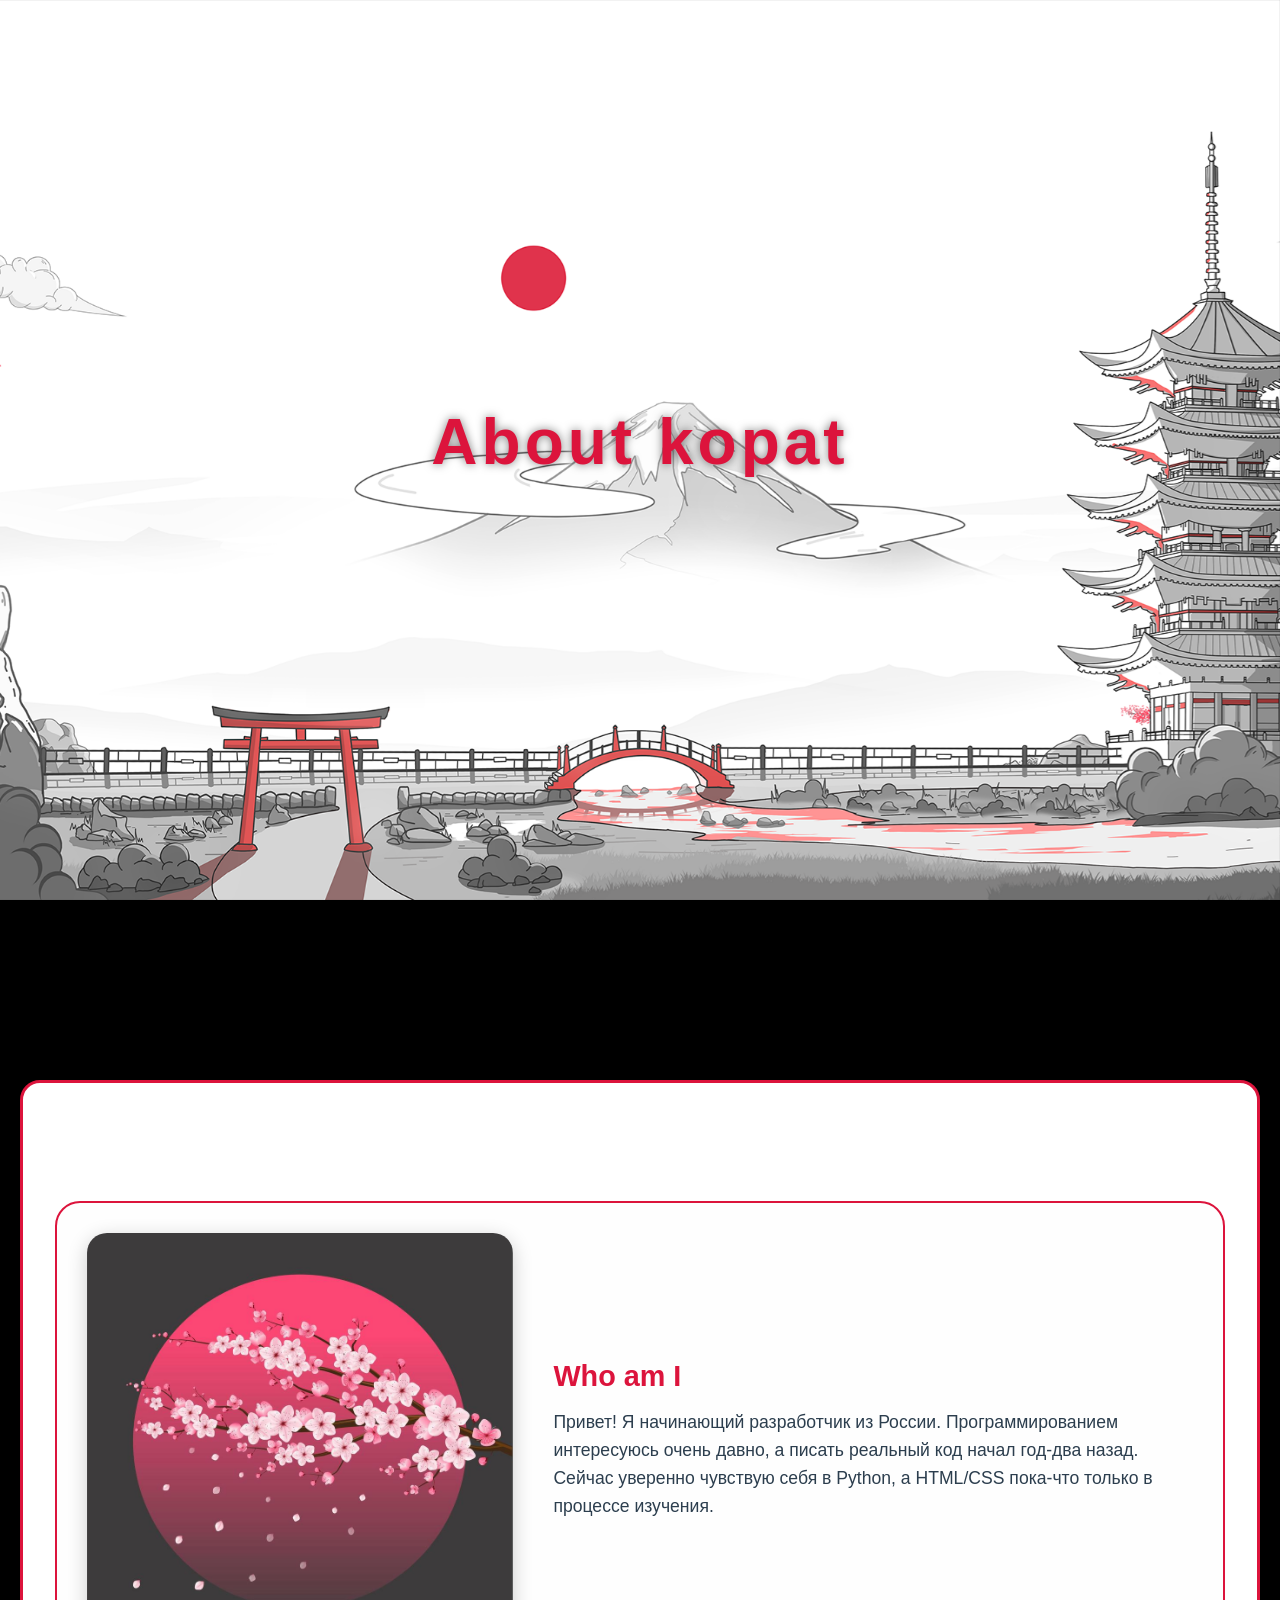
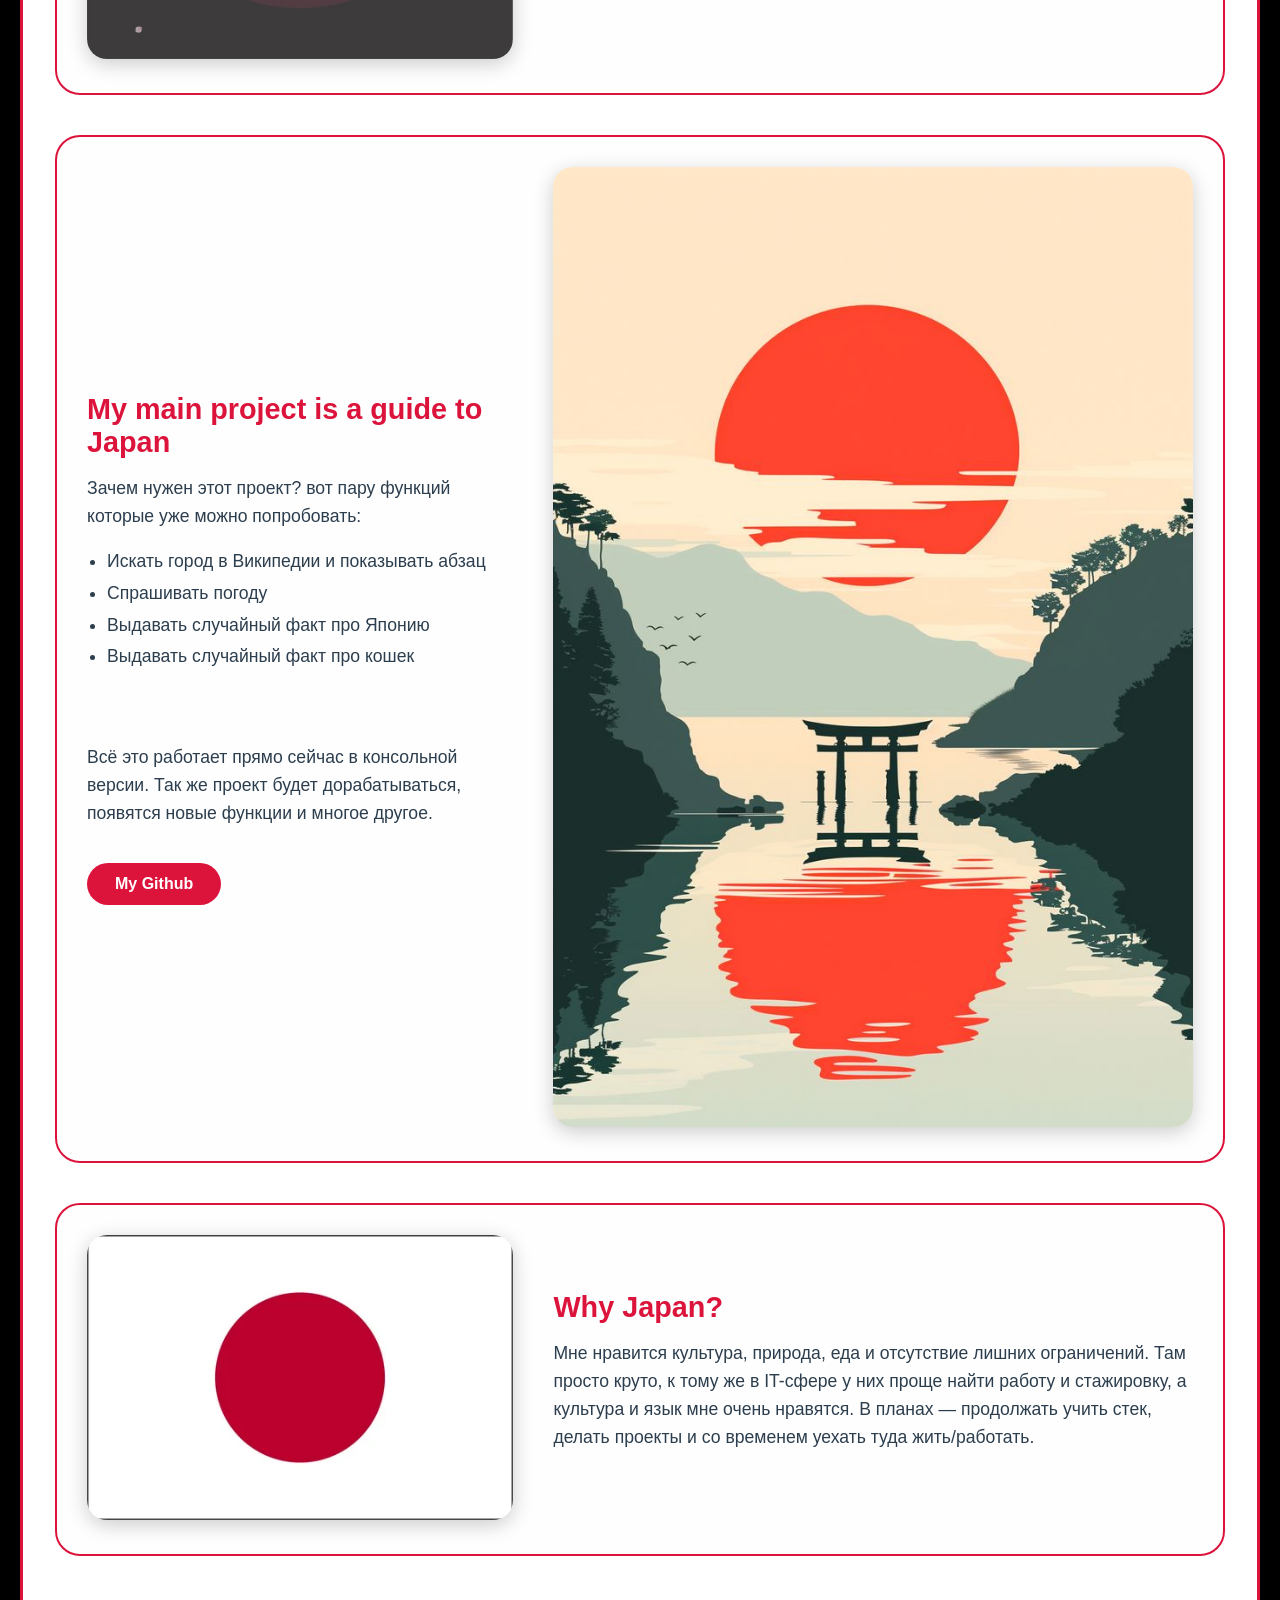
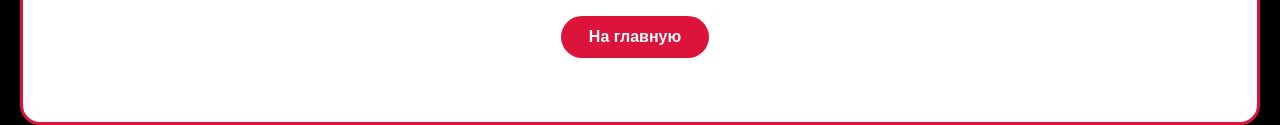
==== about.html @ 9ad9fc1a "Update about.html" ====
<!DOCTYPE html>
<html lang="en">
<head>
    <meta charset="UTF-8">
    <meta name="viewport" content="width=device-width, initial-scale=1.0">
    <title>Kopat - About</title>
    <link rel="stylesheet" href="CSS/styles.css">
</head>
<body class="page-about">
    <section class="hero">
        <img src="Images/Japan-minimalism-wallpaper2.png" alt="Background" class="hero-image" id="heroImage">
        <div class="hero-content">
            <h1 class="hero-title">About kopat</h1>
        </div>
    </section>
    
    <section class="main-content">
        <div class="container">
            <br><br><br>
            <!-- БЛОК 1: Who am I + What I did (фото слева) -->
            <div class="about-block">
                <div class="about-block-grid">
                    <div class="about-block-image">
                        <img src="Images/sakura_minimalism_for_about.jpg" alt="Сакура">
                    </div>
                    <div class="about-block-text">
                        <h2>Who am I</h2>
                        <p>Привет! Я начинающий разработчик из России. Программированием интересуюсь очень давно, а писать реальный код начал год-два назад. Сейчас уверенно чувствую себя в Python, а HTML/CSS пока-что только в процессе изучения.</p>
                        
                    </div>
                </div>
            </div>
            
            <!-- БЛОК 2: My main project (фото справа) -->
            <div class="about-block">
                <div class="about-block-grid">
                    <div class="about-block-text">
                        <h2>My main project is a guide to Japan</h2>
                        <p>Зачем нужен этот проект? вот пару функций которые уже можно попробовать:</p>
                        <ul>
                            <li>Искать город в Википедии и показывать абзац</li>
                            <li>Спрашивать погоду</li>
                            <li>Выдавать случайный факт про Японию</li>
                            <li>Выдавать случайный факт про кошек</li>
                        </ul><br><br><br>
                        <p>Всё это работает прямо сейчас в консольной версии. Так же проект будет дорабатываться, появятся новые функции и многое другое.</p>
                        <a href="https://github.com/GDKopat" target="_blank" class="btn"> My Github</a>
                    </div>
                    <div class="about-block-image">
                        <img src="Images\Japan_minimalism_for_mainproject_two.jpg" alt="Japan project">
                    </div>
                </div>
            </div>
            
            <!-- БЛОК 3: Why Japan (фото слева) -->
            <div class="about-block">
                <div class="about-block-grid">
                    <div class="about-block-image">
                        <img src="Images\Japan_flag_for_about_me_japan.webp" alt="Why Japan">
                    </div>
                    <div class="about-block-text">
                        <h2>Why Japan?</h2>
                        <p>Мне нравится культура, природа, еда и отсутствие лишних ограничений. Там просто круто, к тому же в IT-сфере у них проще найти работу и стажировку, а культура и язык мне очень нравятся. В планах — продолжать учить стек, делать проекты и со временем уехать туда жить/работать.</p>
                    </div>
                </div>
            </div>

            <!-- КНОПКИ -->
            <div style="text-align: center; margin-top: 40px;">
                <a href="index.html" class="btn">На главную</a>
            </div>
        </div>
    </section>
    
    <script>
        const heroImage = document.getElementById('heroImage');
        
        window.addEventListener('DOMContentLoaded', () => {
            setTimeout(() => {
                heroImage.classList.add('show');
            }, 500);
        });
        
        window.addEventListener('scroll', () => {
            const scrollPosition = window.scrollY;
            const heroHeight = window.innerHeight;
            const maxScale = 1.5;
            
            let scale = 1 + (scrollPosition / heroHeight) * (maxScale - 1);
            if (scale > maxScale) scale = maxScale;
            if (scale < 1) scale = 1;
            
            heroImage.style.transform = `scale(${scale})`;
        });
    </script>
</body>
</html>
---- CSS/styles.css ----
* {
    margin: 0;
    padding: 0;
    box-sizing: border-box;
}

body {
    font-family: 'MySakuraFont', sans-serif;
    background-color: black;
    overflow-x: hidden;
}

::-webkit-scrollbar {
    width: 7px;
}
::-webkit-scrollbar-track {
    background: transparent;
}
::-webkit-scrollbar-thumb {
    background: crimson;
    border-radius: 400px;
}

@font-face {
    font-family: 'MySakuraFont';
    src: url('../fonts/雅草体.TTF') format('truetype');
    font-weight: normal;
    font-style: normal;
}

.hero {
    position: relative;
    width: 100%;
    height: 100vh;
    overflow: hidden;
}

.hero-image {
    position: fixed;
    top: 0;
    left: 0;
    width: 100%;
    height: 100%;
    object-fit: cover;
    z-index: 1;
    opacity: 0;
    transition: opacity 1.2s ease-in-out;
    will-change: transform;
}

.hero-image.show {
    opacity: 1;
}

.hero-content {
    position: relative;
    z-index: 2;
    color: white;
    text-shadow: 0 0 10px rgba(0,0,0,0.5);
    text-align: center;
    display: flex;
    flex-direction: column;
    justify-content: center;
    align-items: center;
    height: 100%;
}

.hero-title {
    font-size: 4rem;
    letter-spacing: 4px;
    margin-bottom: 1rem;
    color: crimson;
    user-select: none;
    -webkit-user-select: none;
}

.hero-subtitle {
    font-size: 1.3rem;
    opacity: 0.9;
    color: crimson;
    user-select: none;
    -webkit-user-select: none;
}

.main-content {
    border: 3px solid crimson;
    border-radius: 20px;
    margin-left: 20px;
    margin-right: 20px;
    position: relative;
    background-color: #ffffff;
    min-height: 95vh;
    padding: 4rem 2rem;
    z-index: 10;
    margin-top: 20vh;
    box-shadow: 0 -5px 30px rgba(0,0,0,0.15);
    user-select: none;
    -webkit-user-select: none;
}

.container {
    max-width: 1300px;
    margin: 0 auto;
}

.main-content h2 {
    font-size: 2rem;
    margin-bottom: 1rem;
    color: #1e2a3a;
}

.main-content p {
    font-size: 1.1rem;
    line-height: 1.6;
    margin-bottom: 1rem;
    color: #2c3e4e;
}

.main-content ul {
    margin-left: 20px;
    margin-bottom: 1rem;
}

.main-content li {
    font-size: 1.1rem;
    line-height: 1.8;
    color: #2c3e4e;
}

.btn {
    display: inline-block;
    background-color: rgb(220, 20, 60);
    color: white;
    padding: 12px 28px;
    text-decoration: none;
    border-radius: 40px;
    font-weight: bold;
    transition: background-color 0.3s;
    transition: transform 0.5s ease;
    border: crimson;
    margin-right: 10px;
    margin-top: 20px;
}

.btn:hover {
    background-color: rgb(192, 20, 55);
    transform: scale(1.05);
}

/* ========== СТРУКТУРА ДЛЯ ПЕРВОЙ СТРАНИЦЫ (index.html) ========== */
/* На первой странице: фото СПРАВА от текста */
.page-index .info-wrapper {
    display: grid;
    grid-template-columns: 1.5fr 1fr;
    gap: 40px;
    margin-bottom: 50px;
    align-items: center;
}

.page-index .info-image {
    grid-column: 2 / 3;
}

.page-index .info-text {
    grid-column: 1 / 2;
}

.page-index .info-image img {
    width: 100%;
    height: auto;
    border-radius: 20px;
    box-shadow: 0 5px 20px rgba(0,0,0,0.2);
}

/* ========== СТРУКТУРА ДЛЯ ВТОРОЙ СТРАНИЦЫ (about.html) ========== */
/* На второй странице: фото СЛЕВА от текста "Who am I" и "What I did" */
.page-about .info-wrapper {
    display: grid;
    grid-template-columns: 1fr 1.5fr;
    gap: 40px;
    margin-bottom: 50px;
    align-items: start;
}

.page-about .info-image {
    grid-column: 1 / 2;
}

.page-about .info-text {
    grid-column: 2 / 3;
}

.page-about .info-image img {
    width: 100%;
    height: auto;
    border-radius: 20px;
    box-shadow: 0 5px 20px rgba(0,0,0,0.2);
}

/* Блоки после info-wrapper на второй странице */
.page-about .project-block,
.page-about .why-block {
    margin-bottom: 40px;
}

/* ========== НОВЫЕ СТИЛИ ДЛЯ НЕСКОЛЬКИХ БЛОКОВ НА ABOUT.HTML ========== */

/* Каждый блок — отдельный с рамкой */
.about-block {
    border: 2px solid crimson;
    border-radius: 25px;
    padding: 30px;
    margin-bottom: 40px;
    background-color: #fefefe;
    
}



/* Сетка внутри каждого блока */
.about-block-grid {
    display: grid;
    grid-template-columns: 1fr 1.5fr;
    gap: 40px;
    align-items: center;
}

/* Чередование: первый блок — фото слева */
.about-block:nth-child(1) .about-block-grid {
    grid-template-columns: 1fr 1.5fr;
}

/* Второй блок — фото справа */
.about-block:nth-child(2) .about-block-grid {
    grid-template-columns: 1.5fr 1fr;
}

/* Третий блок — фото слева */
.about-block:nth-child(3) .about-block-grid {
    grid-template-columns: 1fr 1.5fr;
}

/* Фото в блоках */
.about-block-image img {
    width: 100%;
    height: auto;
    border-radius: 20px;
    box-shadow: 0 5px 20px rgba(0,0,0,0.2);
    transition: transform 0.3s ease;
}

.about-block-image img:hover {
    transform: scale(1.02);
}

/* Текст в блоках */
.about-block-text h2 {
    color: crimson;
    margin-bottom: 15px;
    font-size: 1.8rem;
}

.about-block-text p {
    font-size: 1.1rem;
    line-height: 1.6;
    color: #2c3e4e;
}

.about-block-text ul {
    margin-left: 20px;
    margin-top: 10px;
}

.about-block-text li {
    font-size: 1.1rem;
    line-height: 1.8;
    color: #2c3e4e;
}

/* Адаптация для телефонов */
@media (max-width: 768px) {
    .about-block-grid,
    .about-block:nth-child(1) .about-block-grid,
    .about-block:nth-child(2) .about-block-grid,
    .about-block:nth-child(3) .about-block-grid {
        grid-template-columns: 1fr;
        gap: 20px;
    }
    
    .about-block {
        padding: 20px;
    }
    
    .about-block-text h2 {
        font-size: 1.5rem;
    }
}

/* Адаптация для всех */
@media (max-width: 968px) {
    .page-index .info-wrapper,
    .page-about .info-wrapper {
        grid-template-columns: 1fr;
        gap: 30px;
    }
    
    .page-index .info-image,
    .page-index .info-text,
    .page-about .info-image,
    .page-about .info-text {
        grid-column: 1 / 2;
    }
    
    .hero-title {
        font-size: 3rem;
    }
    
    .main-content h2 {
        font-size: 1.8rem;
    }
}

@media (max-width: 768px) {
    .hero-title {
        font-size: 2.5rem;
    }
    .hero-subtitle {
        font-size: 1rem;
    }
    .main-content {
        padding: 2rem 1rem;
        margin-left: 10px;
        margin-right: 10px;
    }
    .main-content h2 {
        font-size: 1.5rem;
    }
    .main-content p, .main-content li {
        font-size: 1rem;
    }
    .btn {
        padding: 8px 20px;
        font-size: 0.9rem;
        display: inline-block;
        margin-bottom: 10px;
    }
}
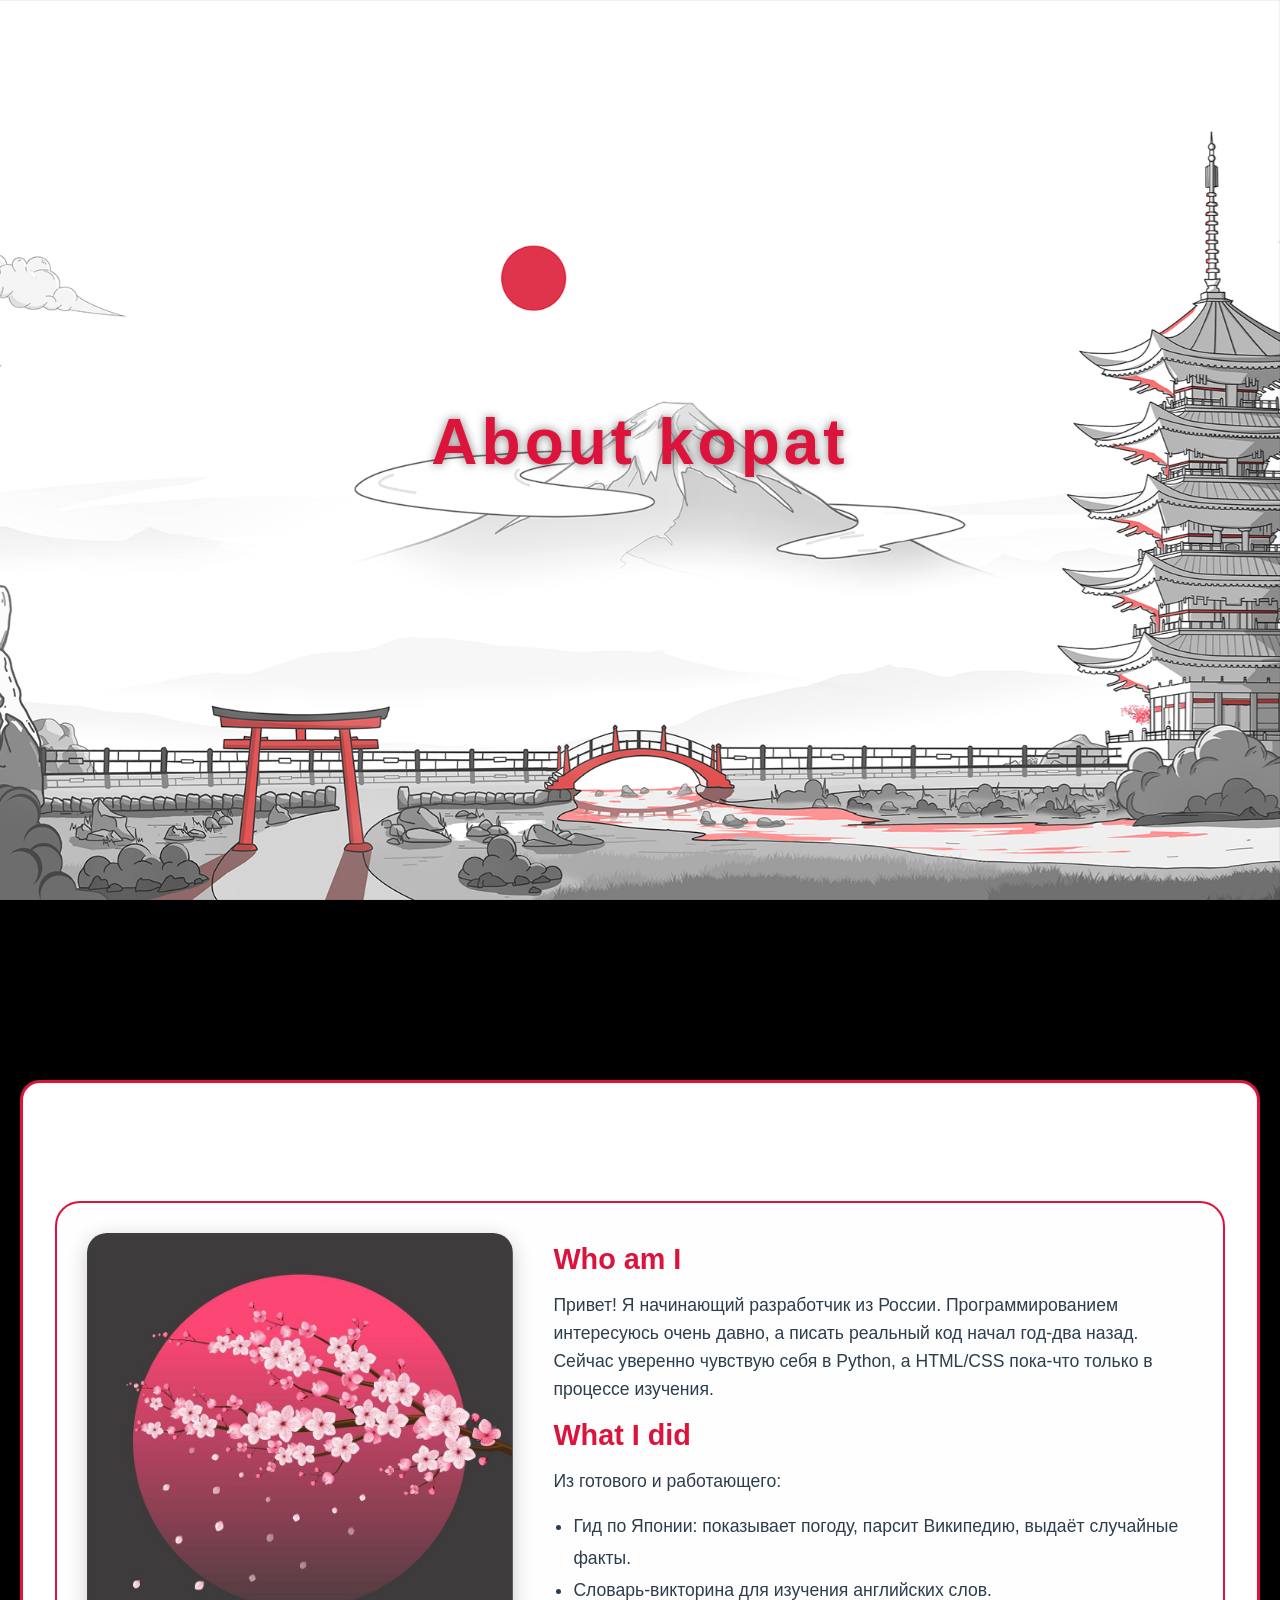
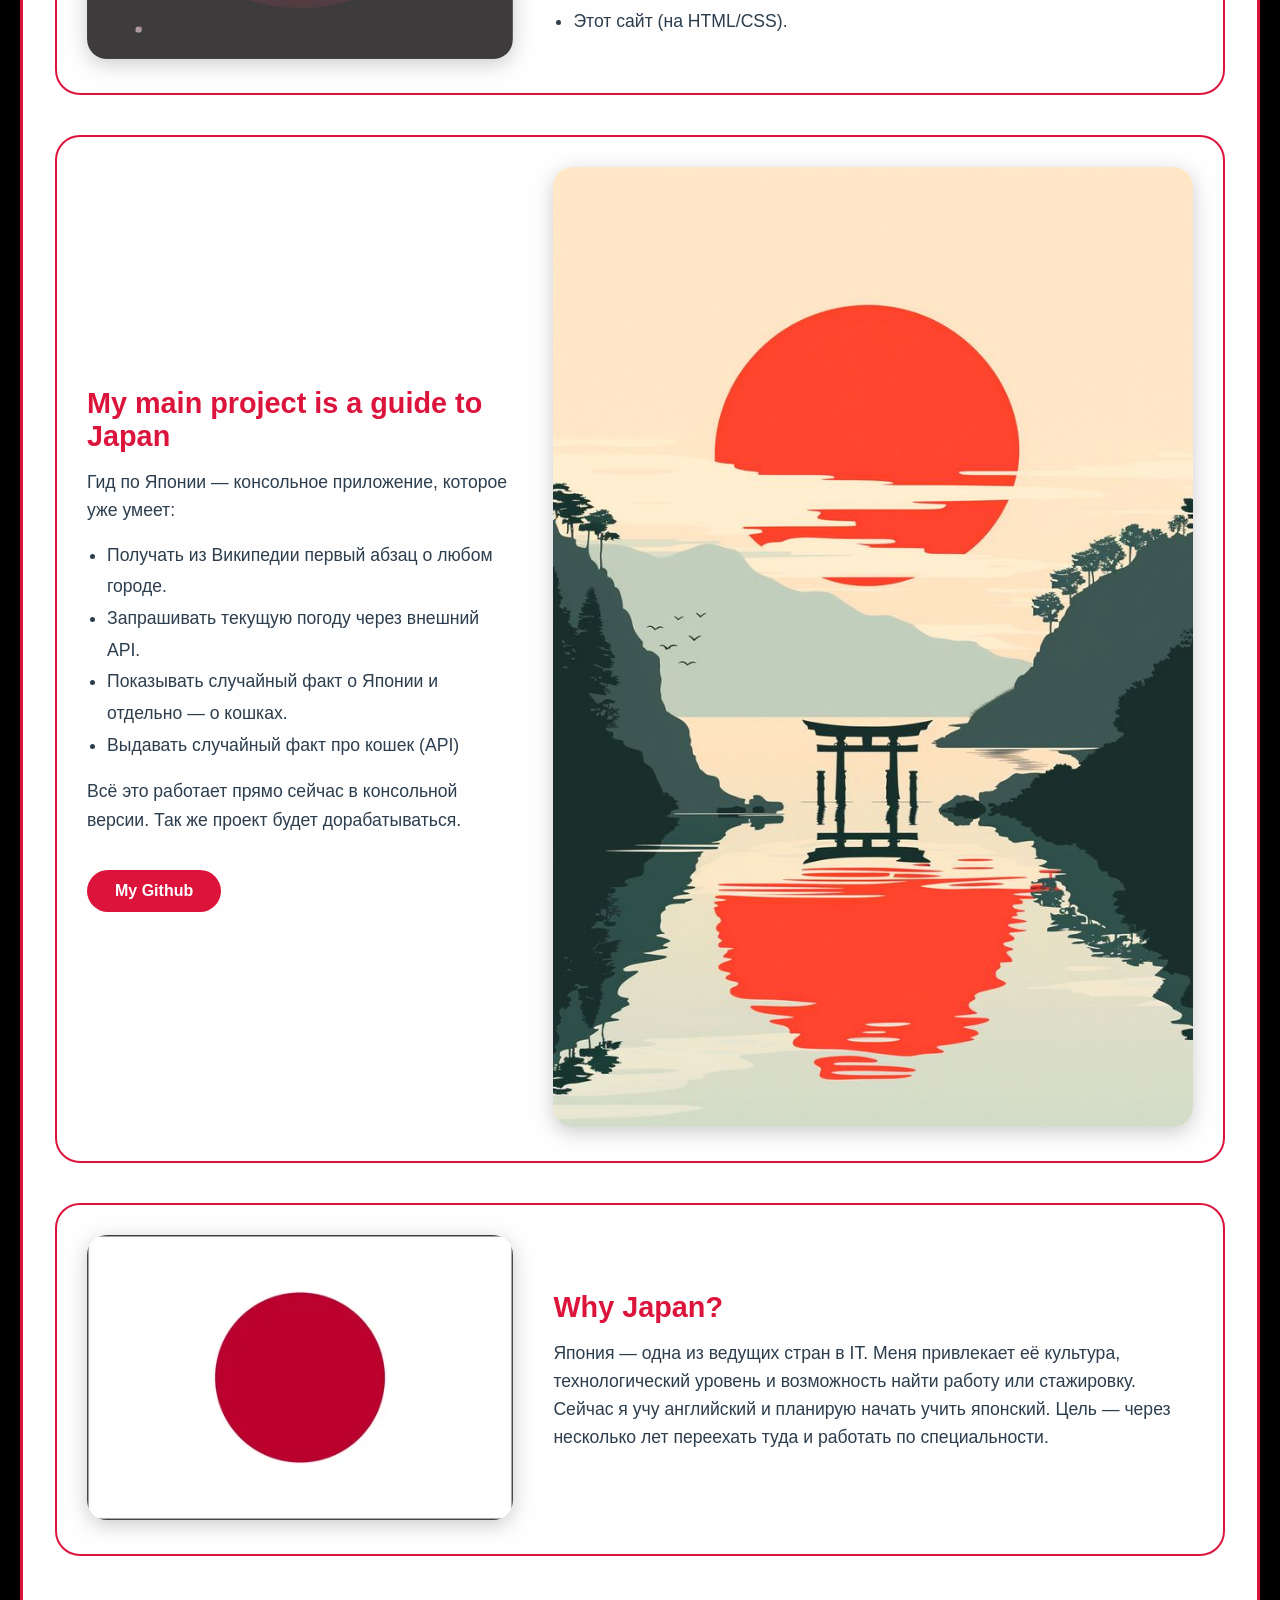
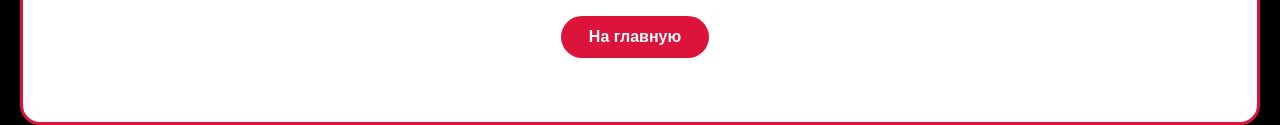
==== commit b3b95ee2: "Update about.html Изменение содержания страницы" ====
--- a/about.html
+++ b/about.html
@@ -10,69 +10,76 @@
     <section class="hero">
         <img src="Images/Japan-minimalism-wallpaper2.png" alt="Background" class="hero-image" id="heroImage">
         <div class="hero-content">
-            <h1 class="hero-title">About kopat</h1>
+            <h1 class="hero-title fade-up">About kopat</h1>
         </div>
     </section>
-    
+
     <section class="main-content">
         <div class="container">
             <br><br><br>
             <!-- БЛОК 1: Who am I + What I did (фото слева) -->
-            <div class="about-block">
+            <div class="about-block fade-up">
                 <div class="about-block-grid">
-                    <div class="about-block-image">
+                    <div class="about-block-image fade-up delay-1">
                         <img src="Images/sakura_minimalism_for_about.jpg" alt="Сакура">
                     </div>
                     <div class="about-block-text">
-                        <h2>Who am I</h2>
-                        <p>Привет! Я начинающий разработчик из России. Программированием интересуюсь очень давно, а писать реальный код начал год-два назад. Сейчас уверенно чувствую себя в Python, а HTML/CSS пока-что только в процессе изучения.</p>
-                        
+                        <h2 class="fade-up delay-1">Who am I</h2>
+                        <p class="fade-up delay-2">Привет! Я начинающий разработчик из России. Программированием интересуюсь очень давно, а писать реальный код начал год-два назад. Сейчас уверенно чувствую себя в Python, а HTML/CSS пока-что только в процессе изучения.</p>
+                        <h2 class="fade-up delay-3">What I did</h2>
+                        <p class="fade-up delay-4">Из готового и работающего:</p>
+                        <ul>
+                            <li class="fade-up delay-5">Гид по Японии: показывает погоду, парсит Википедию, выдаёт случайные факты.</li>
+                            <li class="fade-up delay-6">Словарь-викторина для изучения английских слов.</li>
+                            <li class="fade-up delay-7">Этот сайт (на HTML/CSS).</li>
+                        </ul>
                     </div>
                 </div>
             </div>
-            
+
             <!-- БЛОК 2: My main project (фото справа) -->
-            <div class="about-block">
+            <div class="about-block fade-up">
                 <div class="about-block-grid">
                     <div class="about-block-text">
-                        <h2>My main project is a guide to Japan</h2>
-                        <p>Зачем нужен этот проект? вот пару функций которые уже можно попробовать:</p>
+                        <h2 class="fade-up delay-1">My main project is a guide to Japan</h2>
+                        <p class="fade-up delay-2">Гид по Японии — консольное приложение, которое уже умеет:</p>
                         <ul>
-                            <li>Искать город в Википедии и показывать абзац</li>
-                            <li>Спрашивать погоду</li>
-                            <li>Выдавать случайный факт про Японию</li>
-                            <li>Выдавать случайный факт про кошек</li>
-                        </ul><br><br><br>
-                        <p>Всё это работает прямо сейчас в консольной версии. Так же проект будет дорабатываться, появятся новые функции и многое другое.</p>
-                        <a href="https://github.com/GDKopat" target="_blank" class="btn"> My Github</a>
+                            <li class="fade-up delay-3">Получать из Википедии первый абзац о любом городе.</li>
+                            <li class="fade-up delay-4">Запрашивать текущую погоду через внешний API.</li>
+                            <li class="fade-up delay-5">Показывать случайный факт о Японии и отдельно — о кошках.</li>
+                            <li class="fade-up delay-6">Выдавать случайный факт про кошек (API)</li>
+                        </ul>
+                        <p class="fade-up delay-7">Всё это работает прямо сейчас в консольной версии. Так же проект будет дорабатываться.</p>
+                        <a href="https://github.com/Nikitoskaaa" target="_blank" class="btn fade-up delay-8">My Github</a>
                     </div>
-                    <div class="about-block-image">
+                    <div class="about-block-image fade-up delay-9">
                         <img src="Images\Japan_minimalism_for_mainproject_two.jpg" alt="Japan project">
                     </div>
                 </div>
             </div>
-            
+
             <!-- БЛОК 3: Why Japan (фото слева) -->
-            <div class="about-block">
+            <div class="about-block fade-up">
                 <div class="about-block-grid">
-                    <div class="about-block-image">
+                    <div class="about-block-image fade-up delay-1">
                         <img src="Images\Japan_flag_for_about_me_japan.webp" alt="Why Japan">
                     </div>
                     <div class="about-block-text">
-                        <h2>Why Japan?</h2>
-                        <p>Мне нравится культура, природа, еда и отсутствие лишних ограничений. Там просто круто, к тому же в IT-сфере у них проще найти работу и стажировку, а культура и язык мне очень нравятся. В планах — продолжать учить стек, делать проекты и со временем уехать туда жить/работать.</p>
+                        <h2 class="fade-up delay-2">Why Japan?</h2>
+                        <p class="fade-up delay-3">Япония — одна из ведущих стран в IT. Меня привлекает её культура, технологический уровень и возможность найти работу или стажировку. Сейчас я учу английский и планирую начать учить японский. Цель — через несколько лет переехать туда и работать по специальности.</p>
                     </div>
                 </div>
             </div>
 
             <!-- КНОПКИ -->
             <div style="text-align: center; margin-top: 40px;">
-                <a href="index.html" class="btn">На главную</a>
+                <a href="index.html" class="btn fade-up">На главную</a>
             </div>
         </div>
     </section>
-    
+
     <script>
+        // ========== ЭФФЕКТ ДЛЯ ФОНА (твой старый код, не трогаем) ==========
         const heroImage = document.getElementById('heroImage');
         
         window.addEventListener('DOMContentLoaded', () => {
@@ -80,17 +87,41 @@
                 heroImage.classList.add('show');
             }, 500);
         });
-        
+
         window.addEventListener('scroll', () => {
             const scrollPosition = window.scrollY;
             const heroHeight = window.innerHeight;
             const maxScale = 1.5;
-            
+
             let scale = 1 + (scrollPosition / heroHeight) * (maxScale - 1);
             if (scale > maxScale) scale = maxScale;
             if (scale < 1) scale = 1;
-            
+
             heroImage.style.transform = `scale(${scale})`;
+        });
+
+        // ========== НОВЫЙ КОД: АНИМАЦИИ ВЫЛЕТА ПРИ СКРОЛЛЕ ==========
+        // 1. Находим ВСЕ элементы с классом .fade-up (они будут анимироваться)
+        const animatedElements = document.querySelectorAll('.fade-up');
+        
+        // 2. Создаём наблюдателя (Intersection Observer)
+        // Он будет следить, когда элементы появляются на экране
+        const observer = new IntersectionObserver((entries) => {
+            // entries - массив элементов, которые попали в кадр
+            entries.forEach(entry => {
+                // Если элемент виден на экране
+                if (entry.isIntersecting) {
+                    // Добавляем класс .show, который включает анимацию
+                    entry.target.classList.add('show');
+                }
+            });
+        }, { 
+            threshold: 0.2  // Элемент считается видимым, когда 20% его площади на экране
+        });
+        
+        // 3. Начинаем следить за каждым элементом с классом .fade-up
+        animatedElements.forEach(element => {
+            observer.observe(element);
         });
     </script>
 </body>
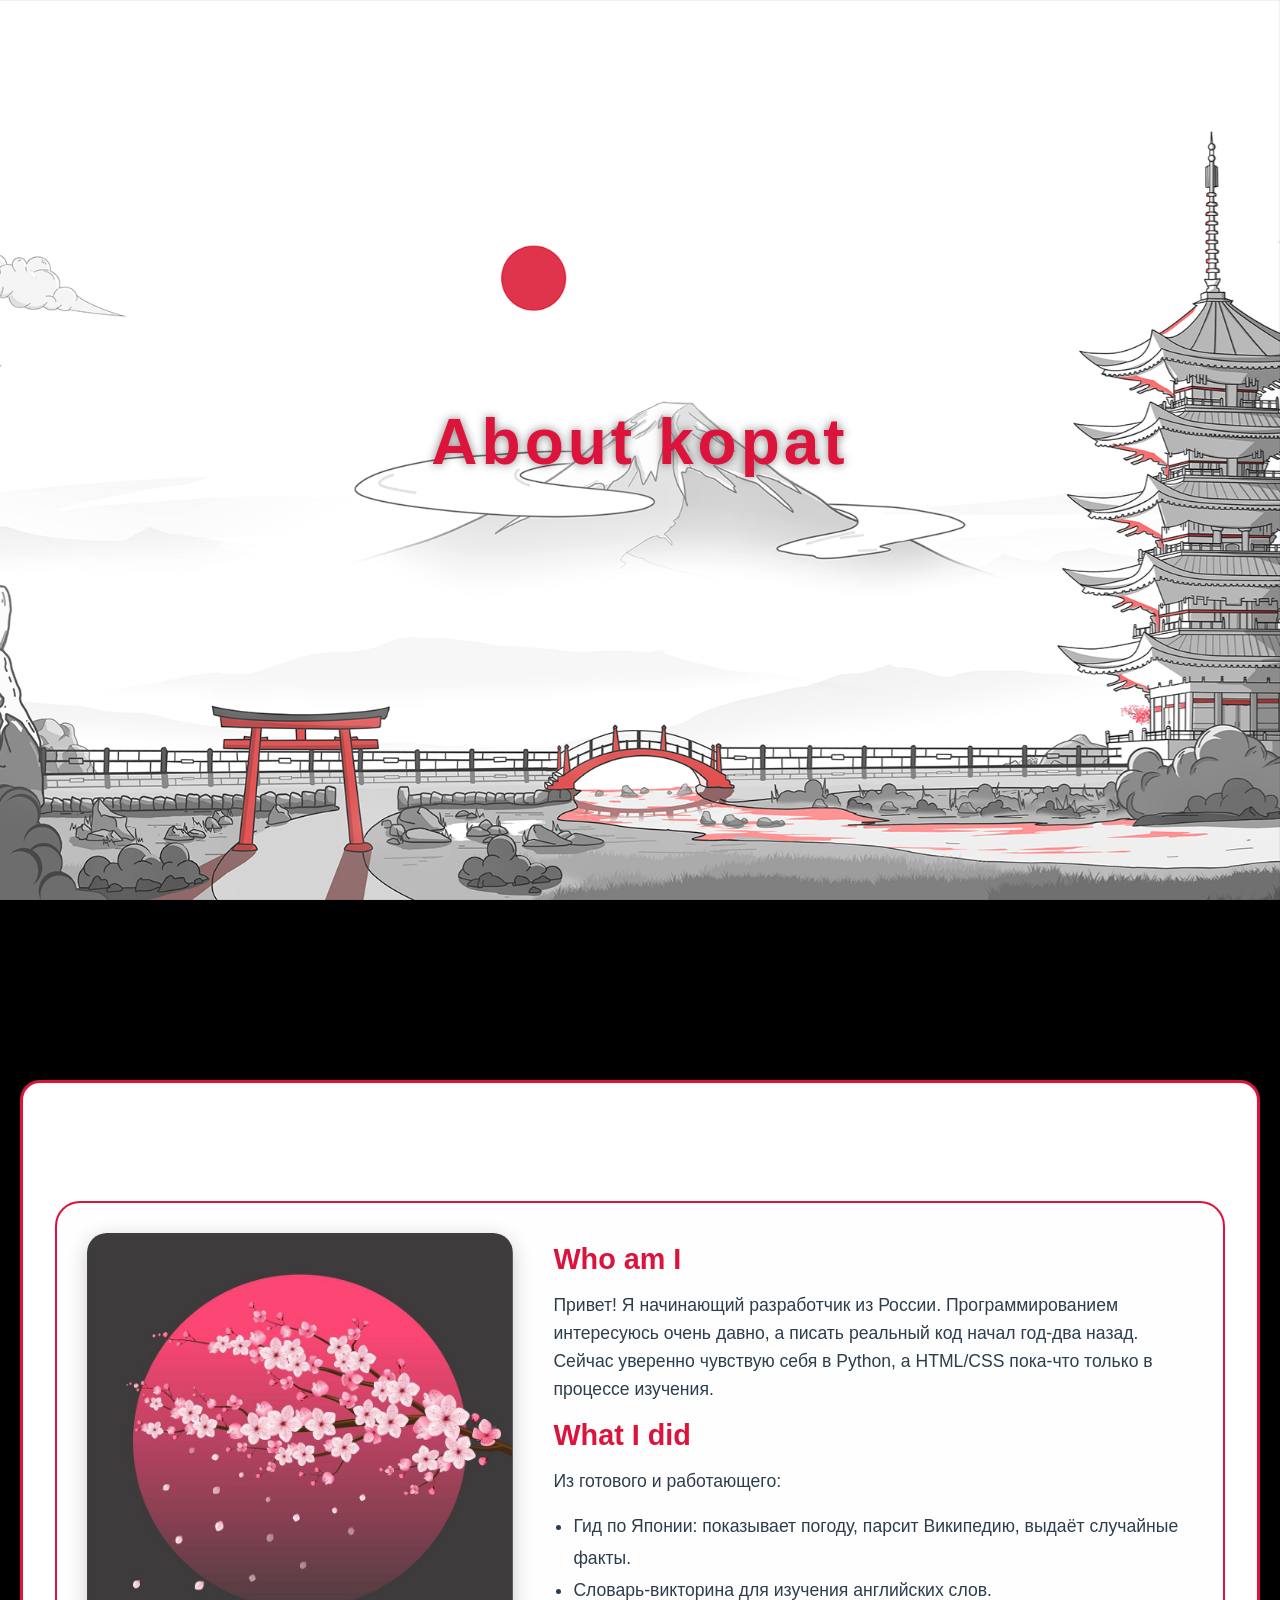
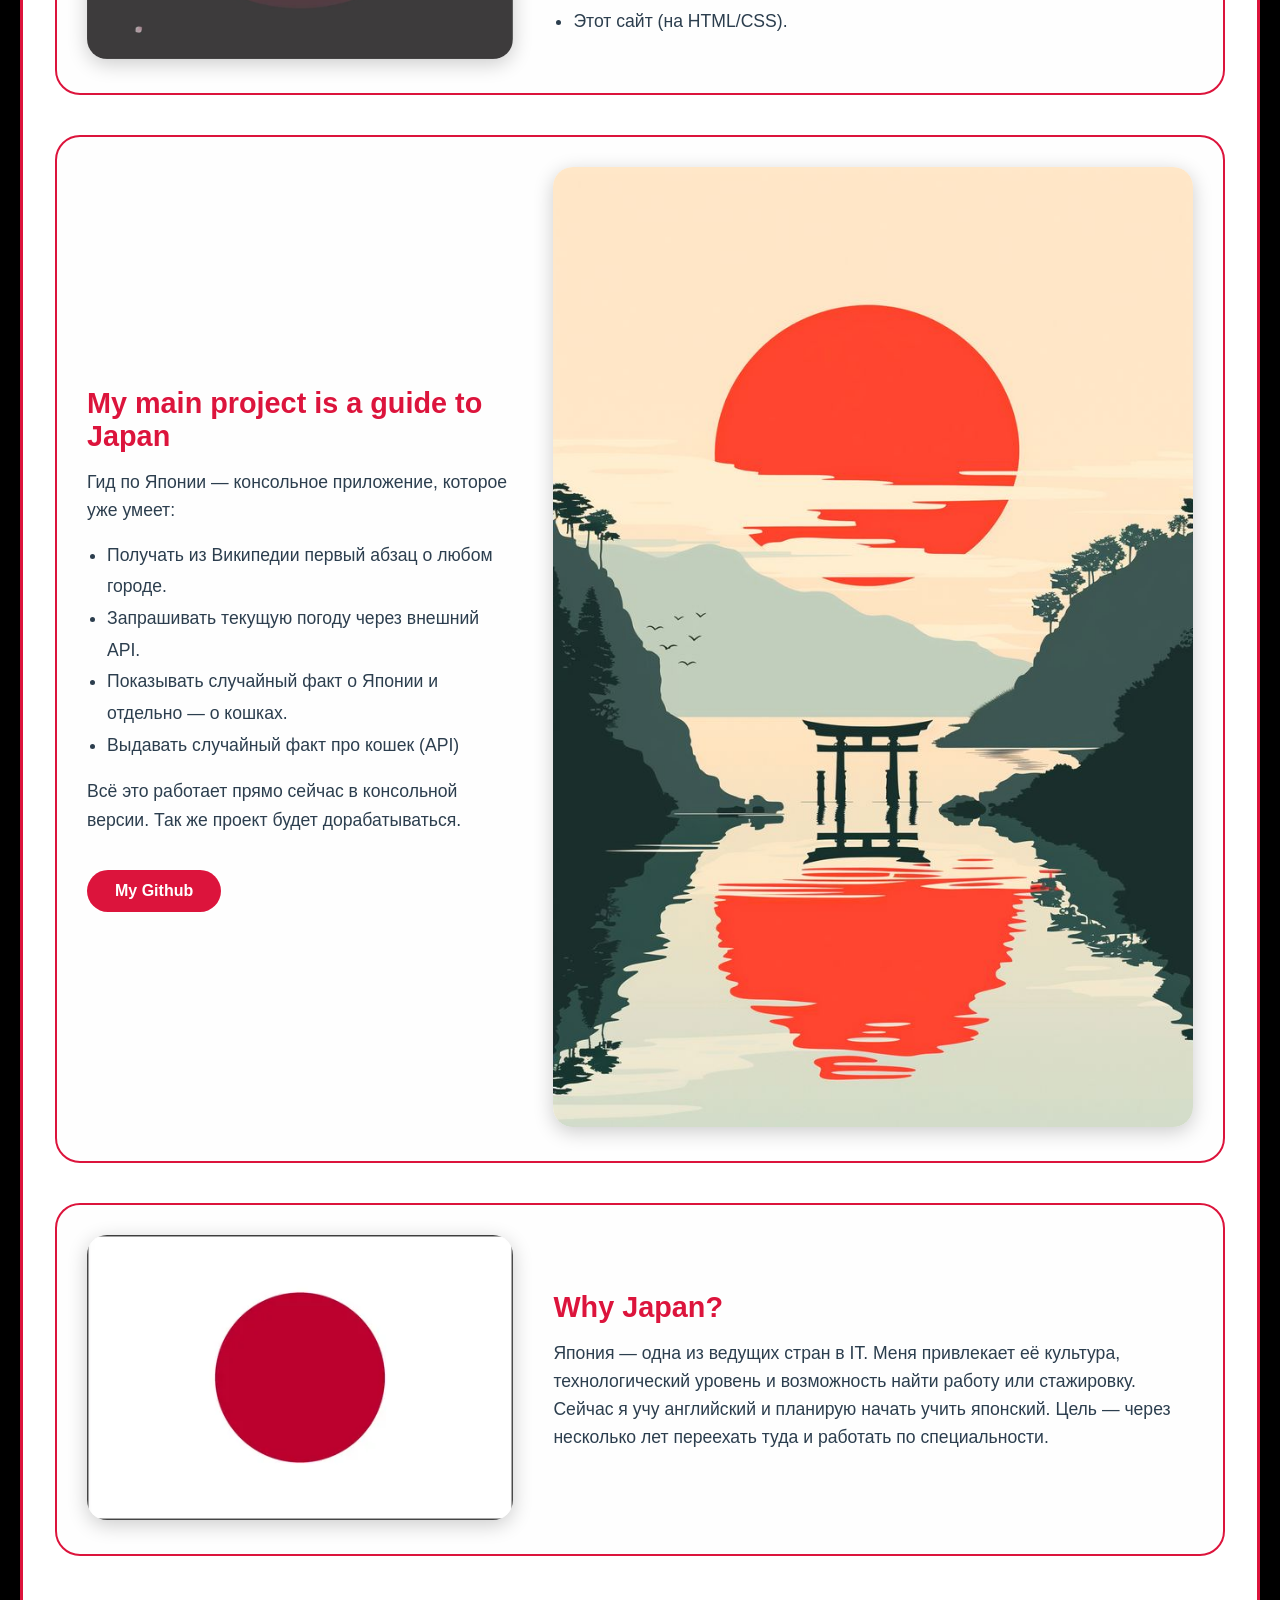
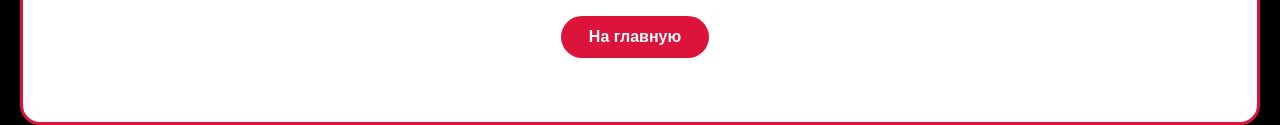
==== commit 871c2c59: "Update about.html" ====
--- a/about.html
+++ b/about.html
@@ -50,7 +50,7 @@
                             <li class="fade-up delay-6">Выдавать случайный факт про кошек (API)</li>
                         </ul>
                         <p class="fade-up delay-7">Всё это работает прямо сейчас в консольной версии. Так же проект будет дорабатываться.</p>
-                        <a href="https://github.com/Nikitoskaaa" target="_blank" class="btn fade-up delay-8">My Github</a>
+                        <a href="https://github.com/GDKopat" target="_blank" class="btn fade-up delay-8">My Github</a>
                     </div>
                     <div class="about-block-image fade-up delay-9">
                         <img src="Images\Japan_minimalism_for_mainproject_two.jpg" alt="Japan project">
--- a/CSS/styles.css
+++ b/CSS/styles.css
@@ -277,6 +277,24 @@
     color: #2c3e4e;
 }
 
+/* Анимации для появления */
+.fade-up {
+    opacity: 0;
+    transform: translateY(50px);
+    transition: opacity 0.8s ease, transform 0.8s ease;
+}
+
+.fade-up.show {
+    opacity: 1;
+    transform: translateY(0);
+}
+
+/* Задержки для последовательного вылета */
+.delay-1 { transition-delay: 0.1s; }
+.delay-2 { transition-delay: 0.3s; }
+.delay-3 { transition-delay: 0.5s; }
+
+
 /* Адаптация для телефонов */
 @media (max-width: 768px) {
     .about-block-grid,
@@ -344,4 +362,4 @@
         display: inline-block;
         margin-bottom: 10px;
     }
-}+}
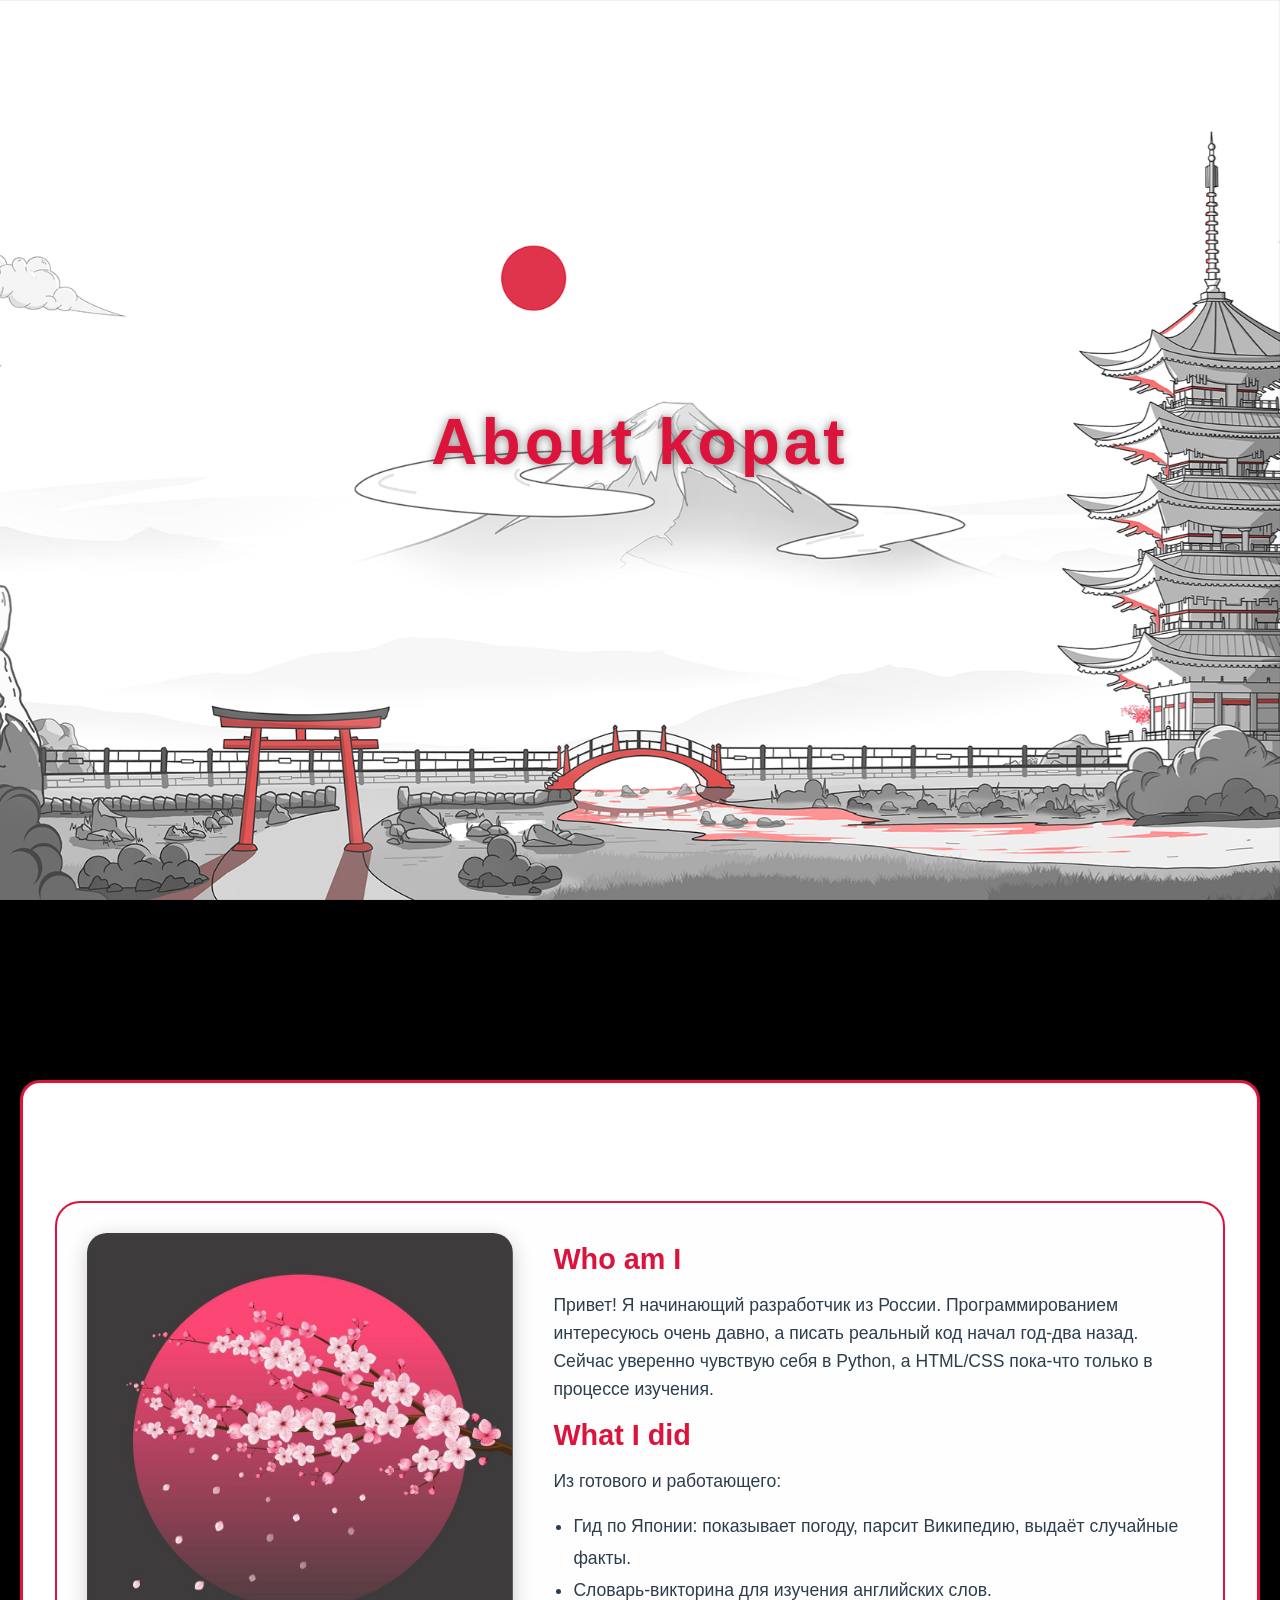
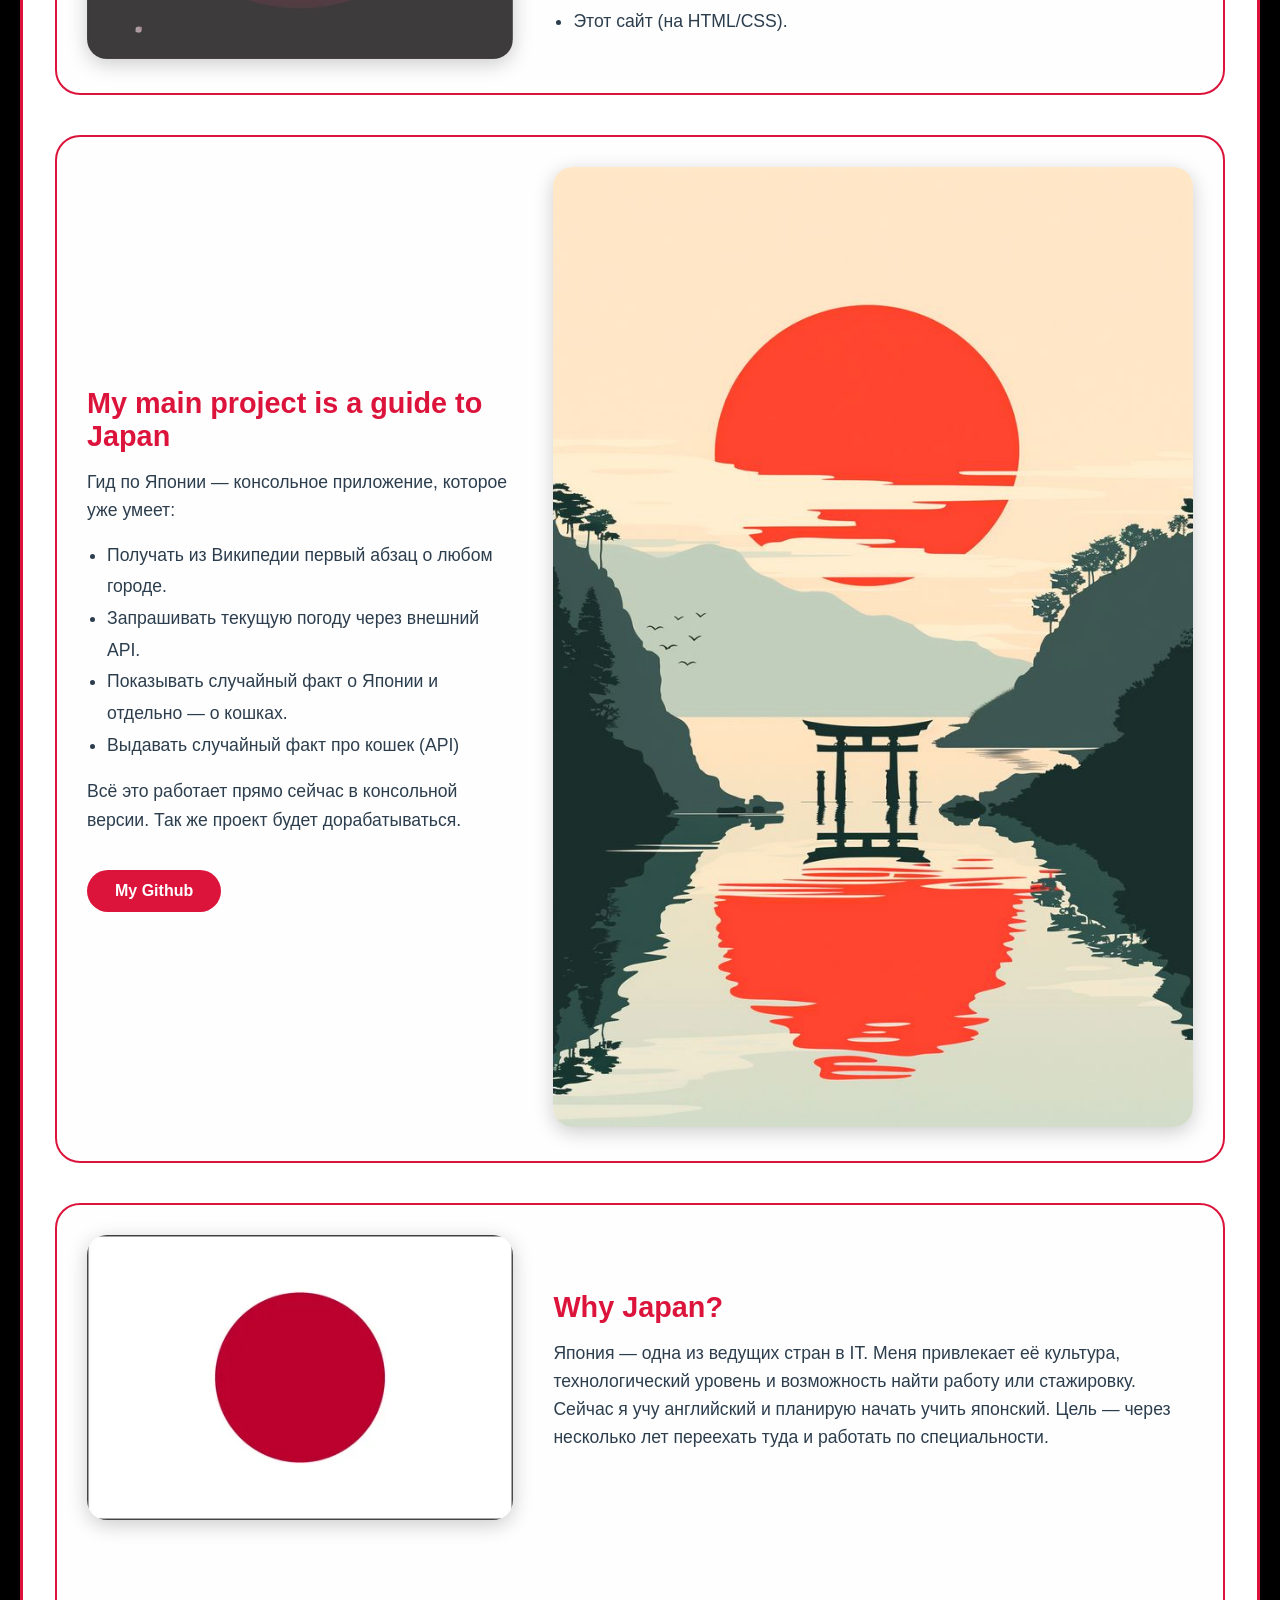
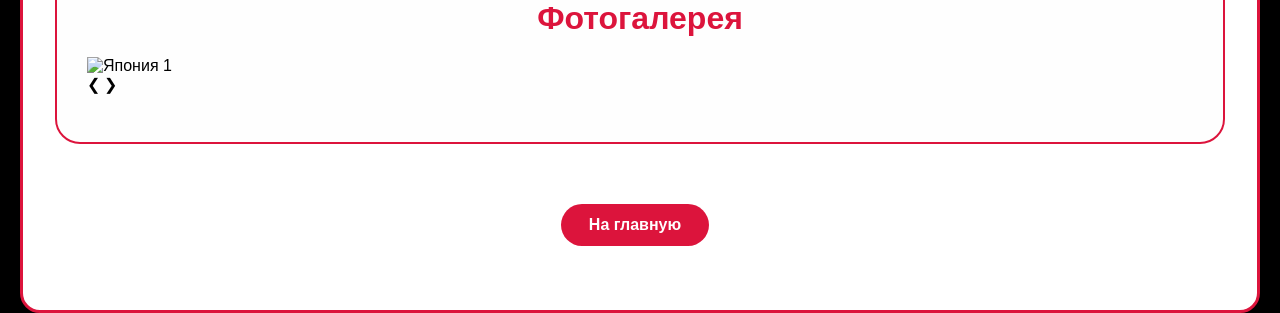
==== commit d3639ec6: "Update about.html - Добавлена галерея - Убраны ненужные элементы кода" ====
--- a/about.html
+++ b/about.html
@@ -17,7 +17,6 @@
     <section class="main-content">
         <div class="container">
             <br><br><br>
-            <!-- БЛОК 1: Who am I + What I did (фото слева) -->
             <div class="about-block fade-up">
                 <div class="about-block-grid">
                     <div class="about-block-image fade-up delay-1">
@@ -37,7 +36,6 @@
                 </div>
             </div>
 
-            <!-- БЛОК 2: My main project (фото справа) -->
             <div class="about-block fade-up">
                 <div class="about-block-grid">
                     <div class="about-block-text">
@@ -58,7 +56,6 @@
                 </div>
             </div>
 
-            <!-- БЛОК 3: Why Japan (фото слева) -->
             <div class="about-block fade-up">
                 <div class="about-block-grid">
                     <div class="about-block-image fade-up delay-1">
@@ -67,11 +64,36 @@
                     <div class="about-block-text">
                         <h2 class="fade-up delay-2">Why Japan?</h2>
                         <p class="fade-up delay-3">Япония — одна из ведущих стран в IT. Меня привлекает её культура, технологический уровень и возможность найти работу или стажировку. Сейчас я учу английский и планирую начать учить японский. Цель — через несколько лет переехать туда и работать по специальности.</p>
+                    </div><br><br>
+                </div>
+                <section class="slideshow-section fade-up">
+                    <h2 style="text-align: center; color: crimson; margin-bottom: 20px;">Фотогалерея</h2>
+                    <div class="slideshow-container">
+                        <div class="mySlides fade">
+                            <img src="Images\BEST-JAPAN.jpg" alt="Япония 1" style="width:100%">
+                        </div>
+                        <div class="mySlides fade">
+                            <img src="Images\ozero-japan-sakura.jpg" alt="Япония 2" style="width:100%">
+                        </div>
+                        <div class="mySlides fade">
+                            <img src="Images\yaponiya-ostrov-honsyu-2482.webp" alt="Япония 3" style="width:100%">
+                        </div>
+                        <div class="mySlides fade">
+                            <img src="Images\kioto-sady-iaponii-iaponiia-park-kamnei-sad-japanese-home-ga.webp" alt="Япония 4" style="width:100%">
+                        </div>
+                        <a class="prev" onclick="plusSlides(-1)">&#10094;</a>
+                        <a class="next" onclick="plusSlides(1)">&#10095;</a>
                     </div>
-                </div>
+                    <br>
+                    <div style="text-align:center">
+                        <span class="dot" onclick="currentSlide(1)"></span>
+                        <span class="dot" onclick="currentSlide(2)"></span>
+                        <span class="dot" onclick="currentSlide(3)"></span>
+                        <span class="dot" onclick="currentSlide(4)"></span>
+                    </div>
+                </section>
             </div>
 
-            <!-- КНОПКИ -->
             <div style="text-align: center; margin-top: 40px;">
                 <a href="index.html" class="btn fade-up">На главную</a>
             </div>
@@ -79,7 +101,6 @@
     </section>
 
     <script>
-        // ========== ЭФФЕКТ ДЛЯ ФОНА (твой старый код, не трогаем) ==========
         const heroImage = document.getElementById('heroImage');
         
         window.addEventListener('DOMContentLoaded', () => {
@@ -100,29 +121,37 @@
             heroImage.style.transform = `scale(${scale})`;
         });
 
-        // ========== НОВЫЙ КОД: АНИМАЦИИ ВЫЛЕТА ПРИ СКРОЛЛЕ ==========
-        // 1. Находим ВСЕ элементы с классом .fade-up (они будут анимироваться)
         const animatedElements = document.querySelectorAll('.fade-up');
-        
-        // 2. Создаём наблюдателя (Intersection Observer)
-        // Он будет следить, когда элементы появляются на экране
         const observer = new IntersectionObserver((entries) => {
-            // entries - массив элементов, которые попали в кадр
             entries.forEach(entry => {
-                // Если элемент виден на экране
                 if (entry.isIntersecting) {
-                    // Добавляем класс .show, который включает анимацию
                     entry.target.classList.add('show');
                 }
             });
-        }, { 
-            threshold: 0.2  // Элемент считается видимым, когда 20% его площади на экране
-        });
-        
-        // 3. Начинаем следить за каждым элементом с классом .fade-up
+        }, { threshold: 0.2 });
         animatedElements.forEach(element => {
             observer.observe(element);
         });
+
+        let slideIndex = 1;
+        function showSlides(n) {
+            let slides = document.getElementsByClassName("mySlides");
+            let dots = document.getElementsByClassName("dot");
+            if (n > slides.length) {slideIndex = 1}
+            if (n < 1) {slideIndex = slides.length}
+            for (let i = 0; i < slides.length; i++) {
+                slides[i].style.display = "none";
+            }
+            for (let i = 0; i < dots.length; i++) {
+                dots[i].className = dots[i].className.replace(" active", "");
+            }
+            slides[slideIndex-1].style.display = "block";
+            dots[slideIndex-1].className += " active";
+        }
+        function plusSlides(n) { showSlides(slideIndex += n); }
+        function currentSlide(n) { showSlides(slideIndex = n); }
+        showSlides(slideIndex);
+        setInterval(function() { plusSlides(1); }, 6000);
     </script>
 </body>
 </html>
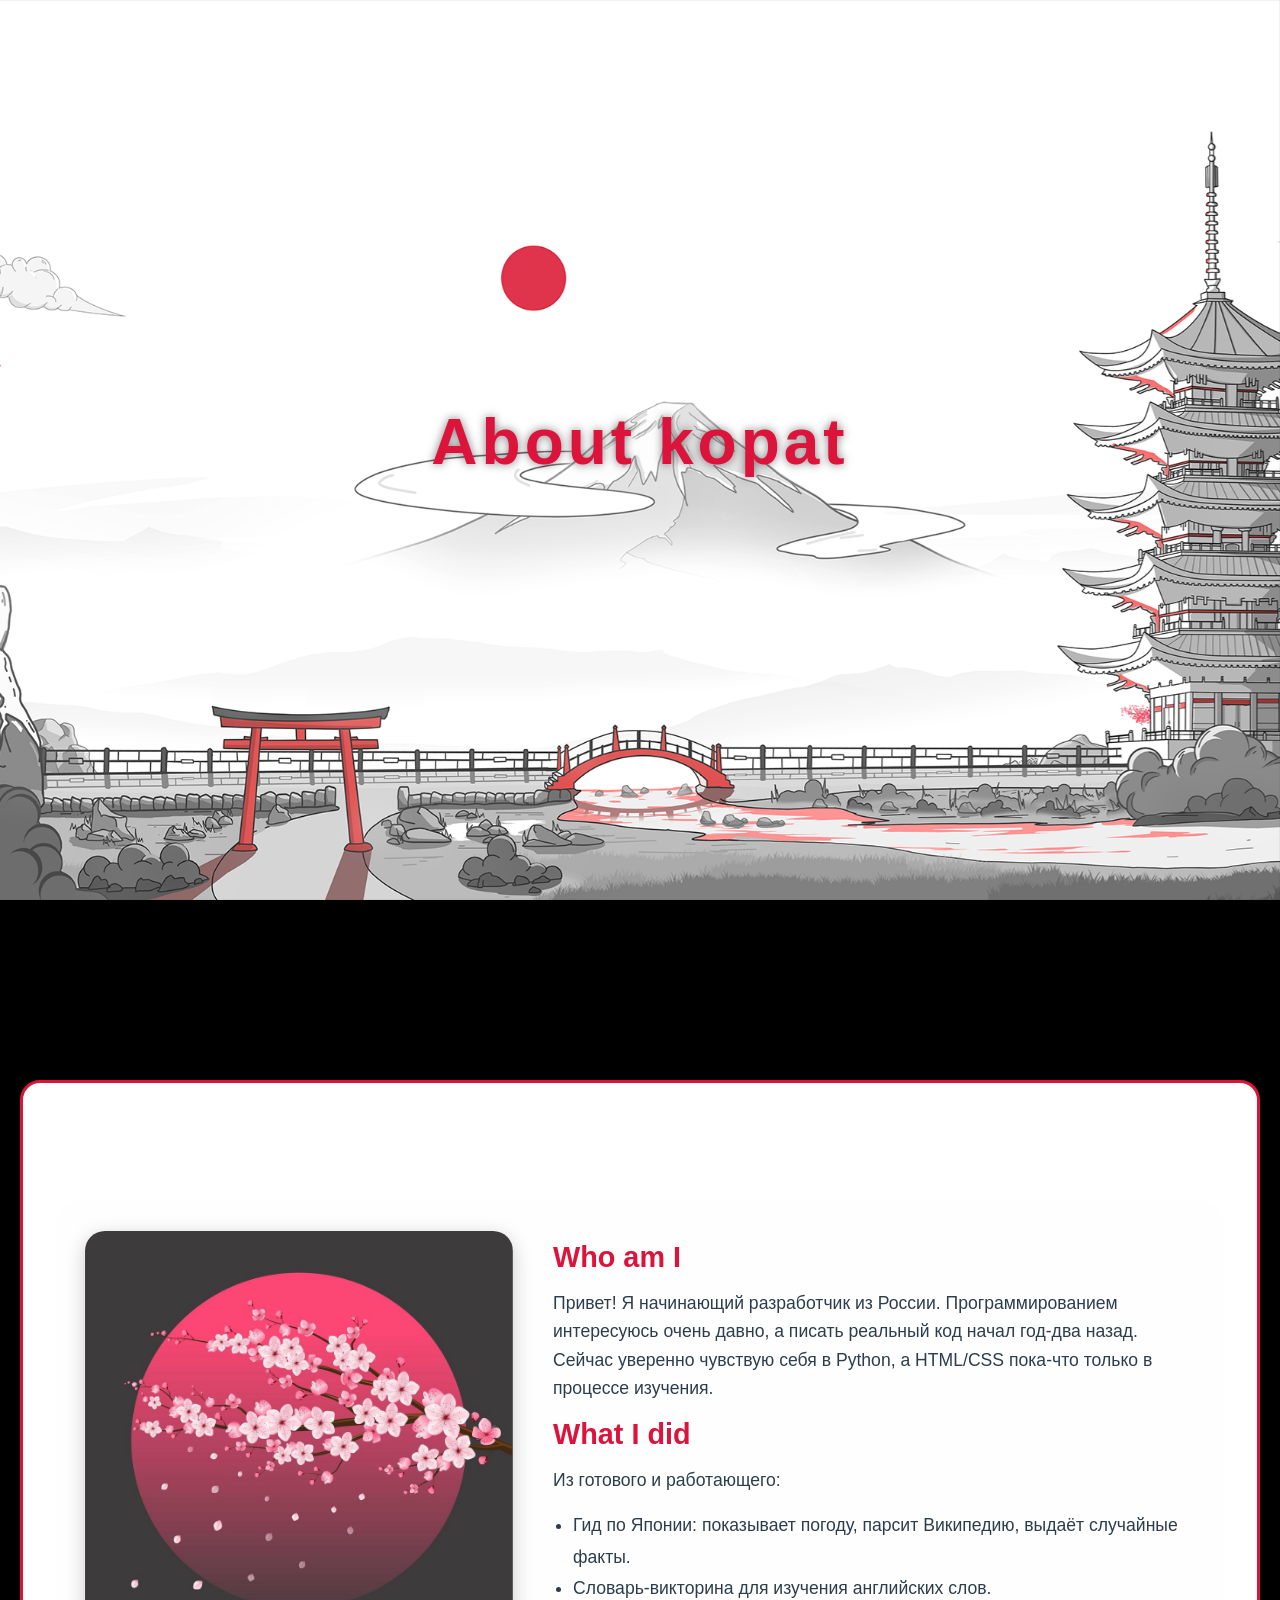
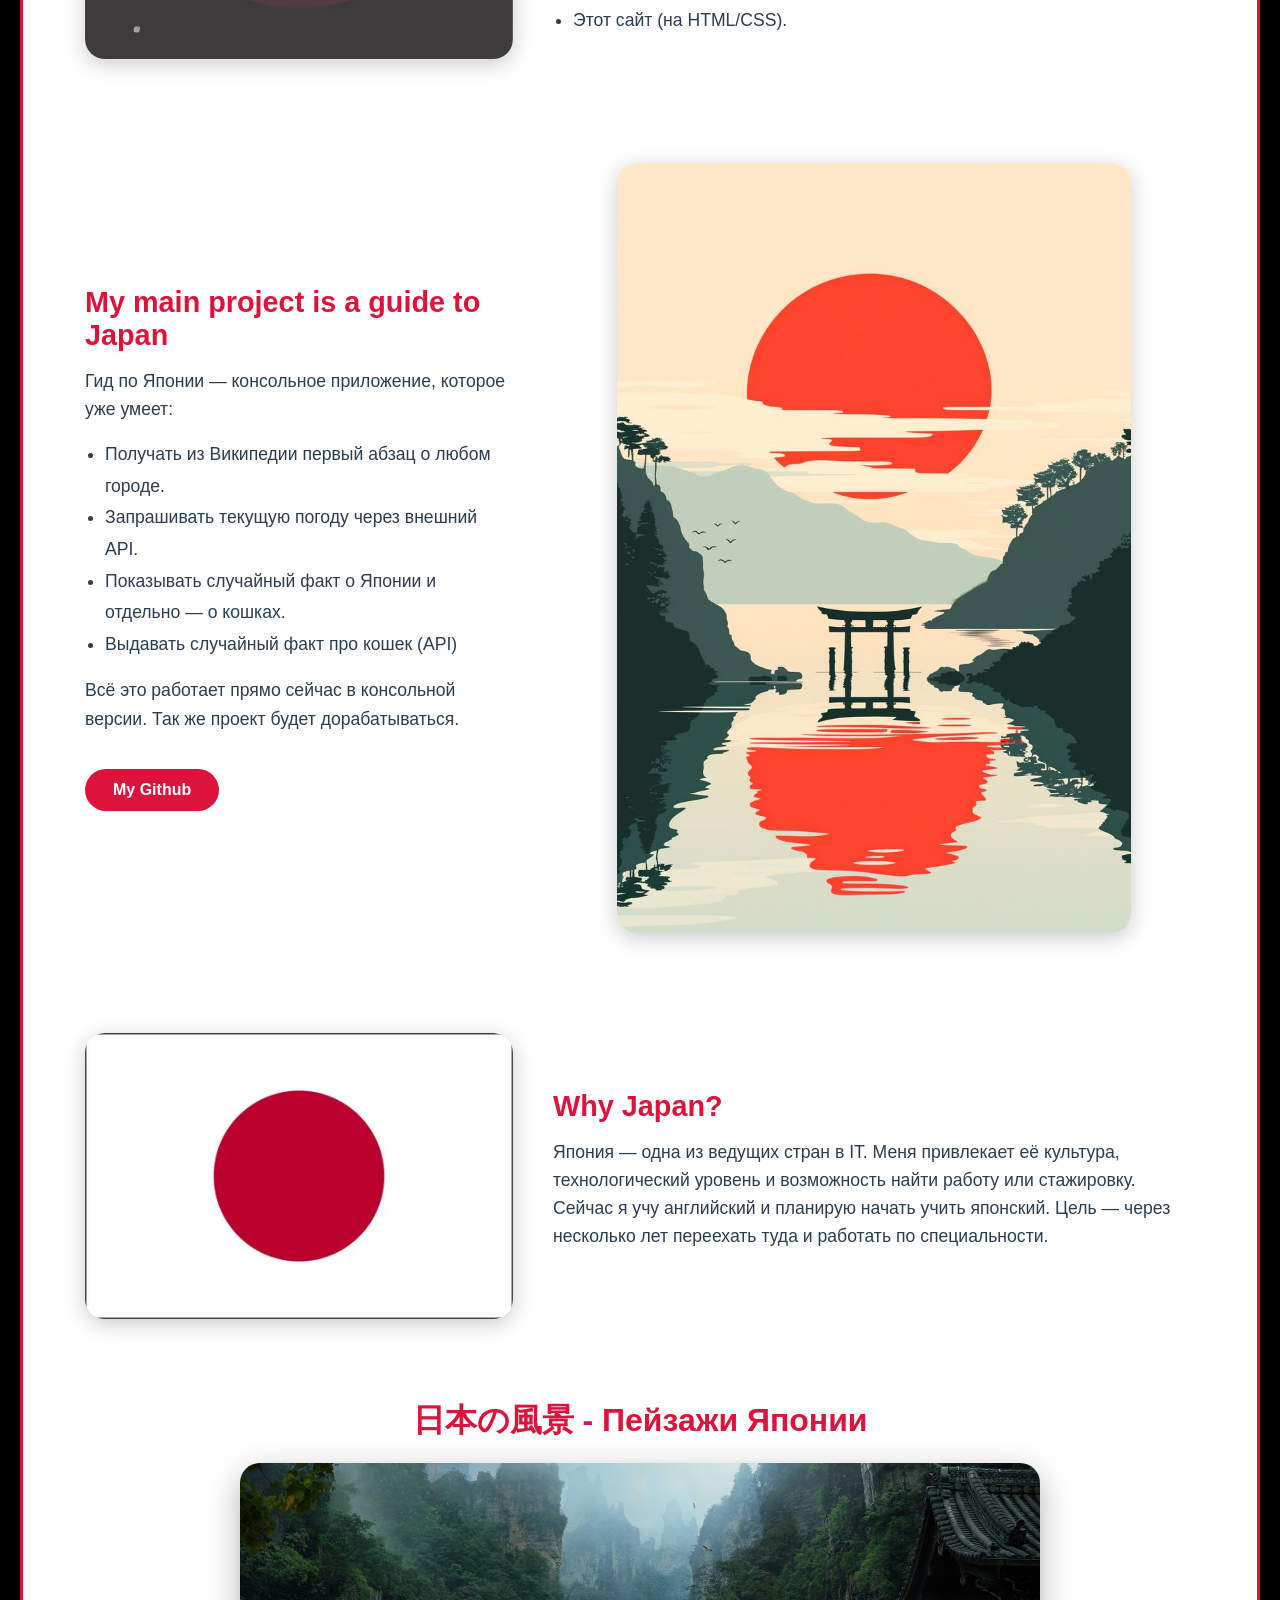
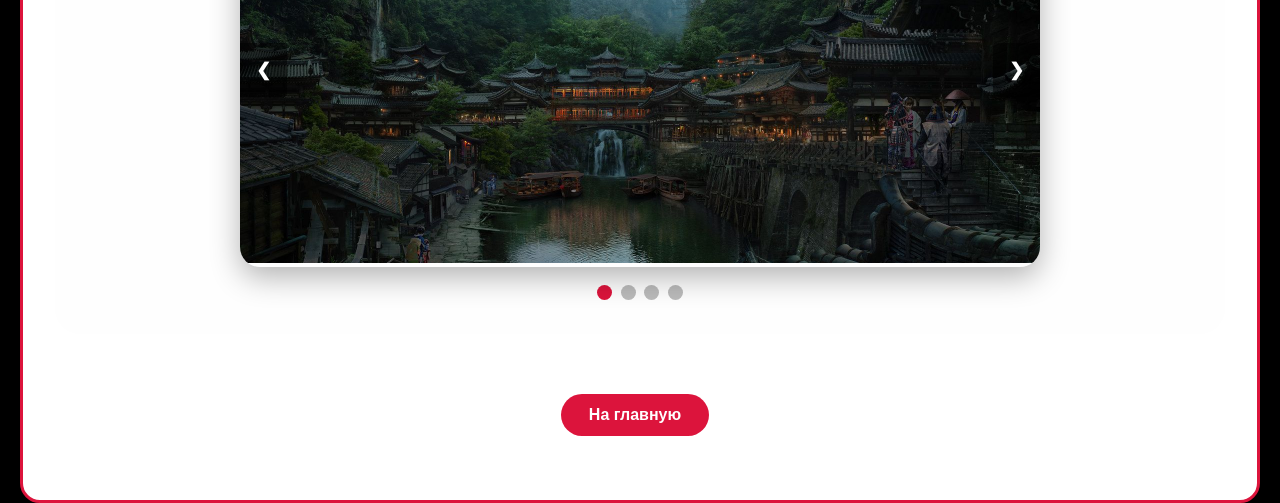
==== commit b8cfca70: "Update about.html Убран основной JS. Изменено "фотогаллерея" на другое название." ====
--- a/about.html
+++ b/about.html
@@ -51,7 +51,7 @@
                         <a href="https://github.com/GDKopat" target="_blank" class="btn fade-up delay-8">My Github</a>
                     </div>
                     <div class="about-block-image fade-up delay-9">
-                        <img src="Images\Japan_minimalism_for_mainproject_two.jpg" alt="Japan project">
+                        <img src="Images/Japan_minimalism_for_mainproject_two.jpg" alt="Japan project" style="width: 80%; height: auto; display: block; margin: 0 auto;">
                     </div>
                 </div>
             </div>
@@ -67,7 +67,7 @@
                     </div><br><br>
                 </div>
                 <section class="slideshow-section fade-up">
-                    <h2 style="text-align: center; color: crimson; margin-bottom: 20px;">Фотогалерея</h2>
+                    <h2 style="text-align: center; color: crimson; margin-bottom: 20px;">日本の風景 - Пейзажи Японии</h2>
                     <div class="slideshow-container">
                         <div class="mySlides fade">
                             <img src="Images\BEST-JAPAN.jpg" alt="Япония 1" style="width:100%">
@@ -100,58 +100,7 @@
         </div>
     </section>
 
-    <script>
-        const heroImage = document.getElementById('heroImage');
-        
-        window.addEventListener('DOMContentLoaded', () => {
-            setTimeout(() => {
-                heroImage.classList.add('show');
-            }, 500);
-        });
-
-        window.addEventListener('scroll', () => {
-            const scrollPosition = window.scrollY;
-            const heroHeight = window.innerHeight;
-            const maxScale = 1.5;
-
-            let scale = 1 + (scrollPosition / heroHeight) * (maxScale - 1);
-            if (scale > maxScale) scale = maxScale;
-            if (scale < 1) scale = 1;
-
-            heroImage.style.transform = `scale(${scale})`;
-        });
-
-        const animatedElements = document.querySelectorAll('.fade-up');
-        const observer = new IntersectionObserver((entries) => {
-            entries.forEach(entry => {
-                if (entry.isIntersecting) {
-                    entry.target.classList.add('show');
-                }
-            });
-        }, { threshold: 0.2 });
-        animatedElements.forEach(element => {
-            observer.observe(element);
-        });
-
-        let slideIndex = 1;
-        function showSlides(n) {
-            let slides = document.getElementsByClassName("mySlides");
-            let dots = document.getElementsByClassName("dot");
-            if (n > slides.length) {slideIndex = 1}
-            if (n < 1) {slideIndex = slides.length}
-            for (let i = 0; i < slides.length; i++) {
-                slides[i].style.display = "none";
-            }
-            for (let i = 0; i < dots.length; i++) {
-                dots[i].className = dots[i].className.replace(" active", "");
-            }
-            slides[slideIndex-1].style.display = "block";
-            dots[slideIndex-1].className += " active";
-        }
-        function plusSlides(n) { showSlides(slideIndex += n); }
-        function currentSlide(n) { showSlides(slideIndex = n); }
-        showSlides(slideIndex);
-        setInterval(function() { plusSlides(1); }, 6000);
-    </script>
+    <script src="JS/common.js"></script>
+    <script src="JS/about.js"></script>
 </body>
 </html>
--- a/CSS/styles.css
+++ b/CSS/styles.css
@@ -36,7 +36,7 @@
 }
 
 .hero-image {
-    position: fixed;
+    position:fixed;
     top: 0;
     left: 0;
     width: 100%;
@@ -147,8 +147,6 @@
     transform: scale(1.05);
 }
 
-/* ========== СТРУКТУРА ДЛЯ ПЕРВОЙ СТРАНИЦЫ (index.html) ========== */
-/* На первой странице: фото СПРАВА от текста */
 .page-index .info-wrapper {
     display: grid;
     grid-template-columns: 1.5fr 1fr;
@@ -172,8 +170,6 @@
     box-shadow: 0 5px 20px rgba(0,0,0,0.2);
 }
 
-/* ========== СТРУКТУРА ДЛЯ ВТОРОЙ СТРАНИЦЫ (about.html) ========== */
-/* На второй странице: фото СЛЕВА от текста "Who am I" и "What I did" */
 .page-about .info-wrapper {
     display: grid;
     grid-template-columns: 1fr 1.5fr;
@@ -197,27 +193,18 @@
     box-shadow: 0 5px 20px rgba(0,0,0,0.2);
 }
 
-/* Блоки после info-wrapper на второй странице */
 .page-about .project-block,
 .page-about .why-block {
     margin-bottom: 40px;
 }
 
-/* ========== НОВЫЕ СТИЛИ ДЛЯ НЕСКОЛЬКИХ БЛОКОВ НА ABOUT.HTML ========== */
-
-/* Каждый блок — отдельный с рамкой */
 .about-block {
-    border: 2px solid crimson;
     border-radius: 25px;
     padding: 30px;
     margin-bottom: 40px;
     background-color: #fefefe;
-    
-}
-
-
-
-/* Сетка внутри каждого блока */
+}
+
 .about-block-grid {
     display: grid;
     grid-template-columns: 1fr 1.5fr;
@@ -225,35 +212,28 @@
     align-items: center;
 }
 
-/* Чередование: первый блок — фото слева */
 .about-block:nth-child(1) .about-block-grid {
     grid-template-columns: 1fr 1.5fr;
 }
 
-/* Второй блок — фото справа */
 .about-block:nth-child(2) .about-block-grid {
-    grid-template-columns: 1.5fr 1fr;
-}
-
-/* Третий блок — фото слева */
+    grid-template-columns: 0.8fr 1.5fr;
+}
+
 .about-block:nth-child(3) .about-block-grid {
     grid-template-columns: 1fr 1.5fr;
 }
 
-/* Фото в блоках */
 .about-block-image img {
     width: 100%;
     height: auto;
     border-radius: 20px;
     box-shadow: 0 5px 20px rgba(0,0,0,0.2);
-    transition: transform 0.3s ease;
-}
-
-.about-block-image img:hover {
-    transform: scale(1.02);
-}
-
-/* Текст в блоках */
+
+}
+
+
+
 .about-block-text h2 {
     color: crimson;
     margin-bottom: 15px;
@@ -277,7 +257,6 @@
     color: #2c3e4e;
 }
 
-/* Анимации для появления */
 .fade-up {
     opacity: 0;
     transform: translateY(50px);
@@ -289,13 +268,94 @@
     transform: translateY(0);
 }
 
-/* Задержки для последовательного вылета */
 .delay-1 { transition-delay: 0.1s; }
 .delay-2 { transition-delay: 0.3s; }
 .delay-3 { transition-delay: 0.5s; }
 
 
-/* Адаптация для телефонов */
+footer {
+    background: #1a1a2e;
+    color: rgb(255, 0, 0);
+    text-align: center;
+    padding: 30px 20px;
+    margin-top: 50px;
+    z-index: 2;
+}
+
+.slideshow-container {
+    max-width: 800px;
+    position: relative;
+    margin: auto;
+    border-radius: 20px;
+    overflow: hidden;
+    box-shadow: 0 10px 30px rgba(0,0,0,0.3);
+}
+
+.mySlides {
+    display: none;
+}
+
+.mySlides img {
+    height: 400px;
+    object-fit: cover;
+}
+
+.prev, .next {
+    cursor: pointer;
+    position: absolute;
+    top: 50%;
+    width: auto;
+    margin-top: -22px;
+    padding: 16px;
+    color: white;
+    font-weight: bold;
+    font-size: 18px;
+    transition: 0.6s ease;
+    border-radius: 0 3px 3px 0;
+    user-select: none;
+    background-color: rgba(0,0,0,0.5);
+}
+
+.next {
+    right: 0;
+    border-radius: 3px 0 0 3px;
+}
+
+.prev:hover, .next:hover {
+    background-color: rgba(0,0,0,0.8);
+}
+
+.dot {
+    cursor: pointer;
+    height: 15px;
+    width: 15px;
+    margin: 0 2px;
+    background-color: #bbb;
+    border-radius: 50%;
+    display: inline-block;
+    transition: background-color 0.6s ease;
+}
+
+.active, .dot:hover {
+    background-color: crimson;
+}
+
+.fade {
+    animation-name: fade;
+    animation-duration: 1.5s;
+}
+
+@keyframes fade {
+    from {opacity: .4}
+    to {opacity: 1}
+}
+
+@media (max-width: 768px) {
+    .mySlides img {
+        height: 250px;
+    }
+}
+
 @media (max-width: 768px) {
     .about-block-grid,
     .about-block:nth-child(1) .about-block-grid,
@@ -314,7 +374,6 @@
     }
 }
 
-/* Адаптация для всех */
 @media (max-width: 968px) {
     .page-index .info-wrapper,
     .page-about .info-wrapper {
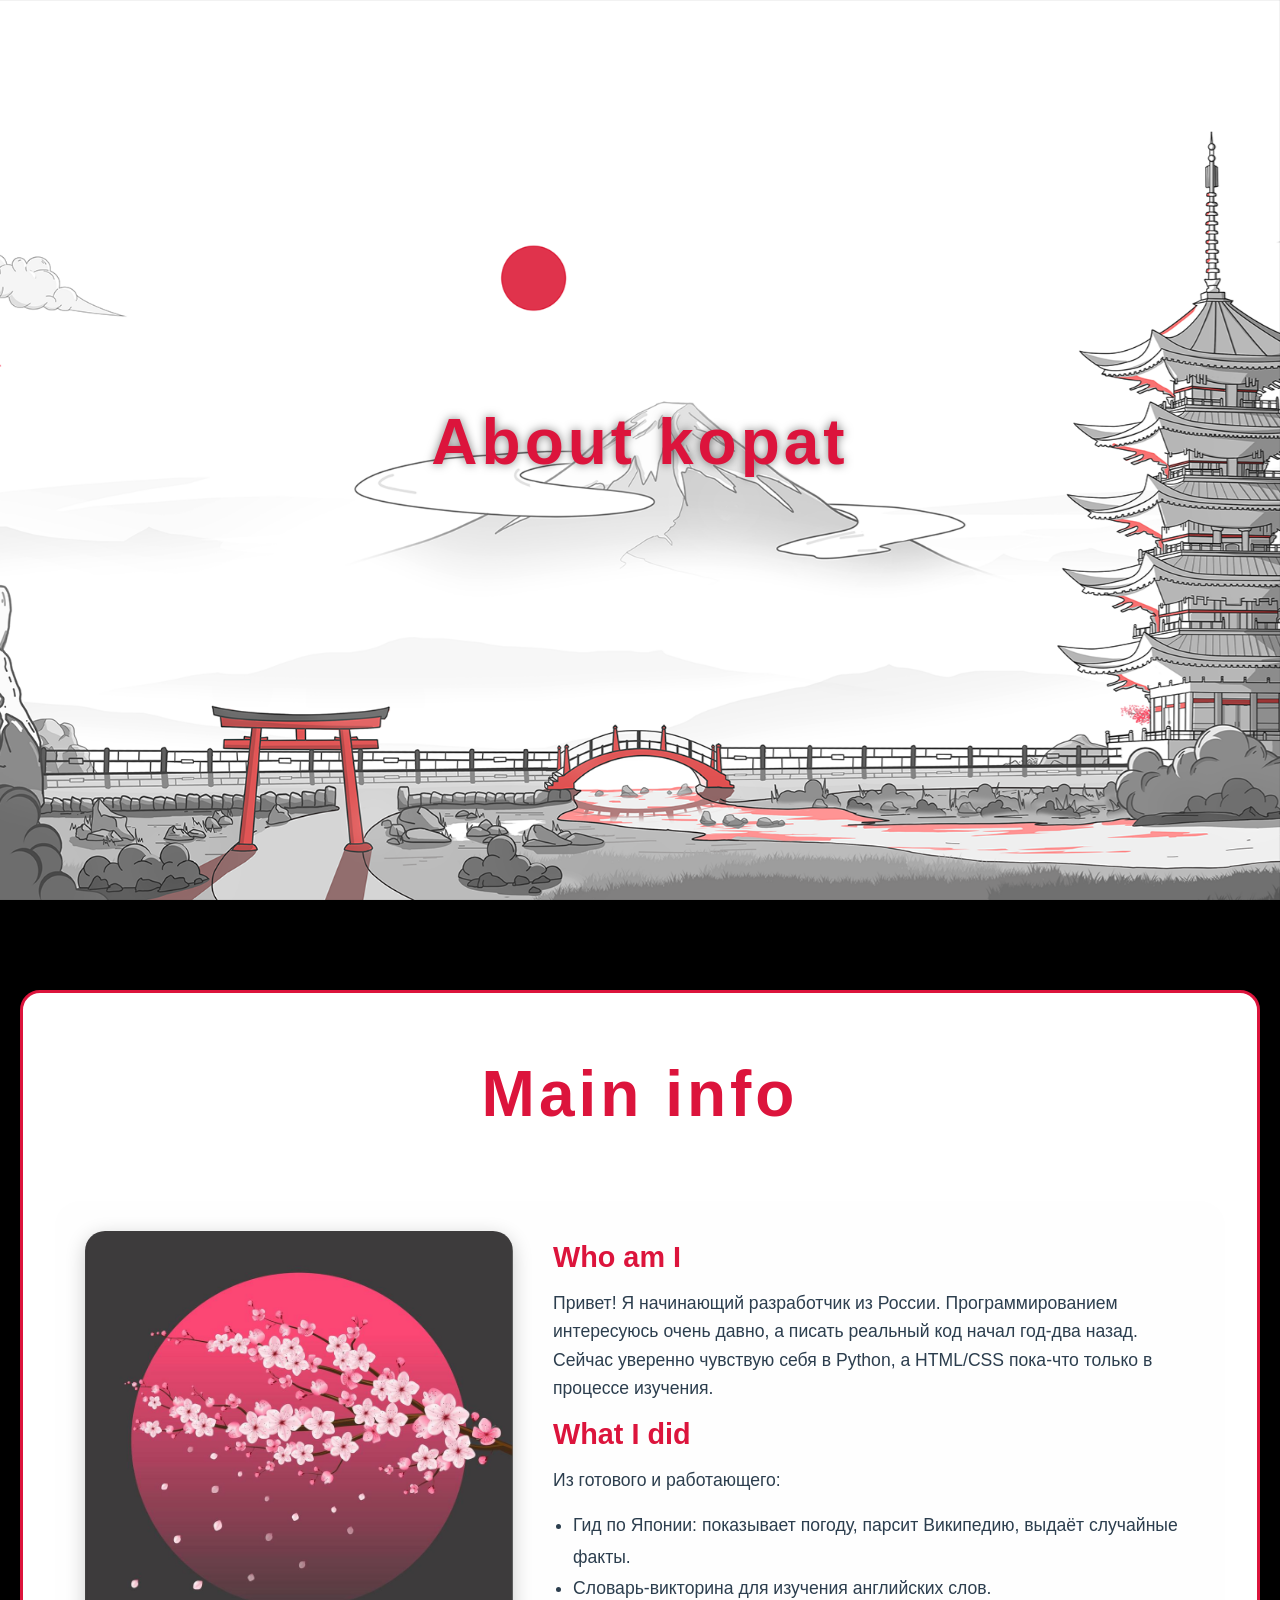
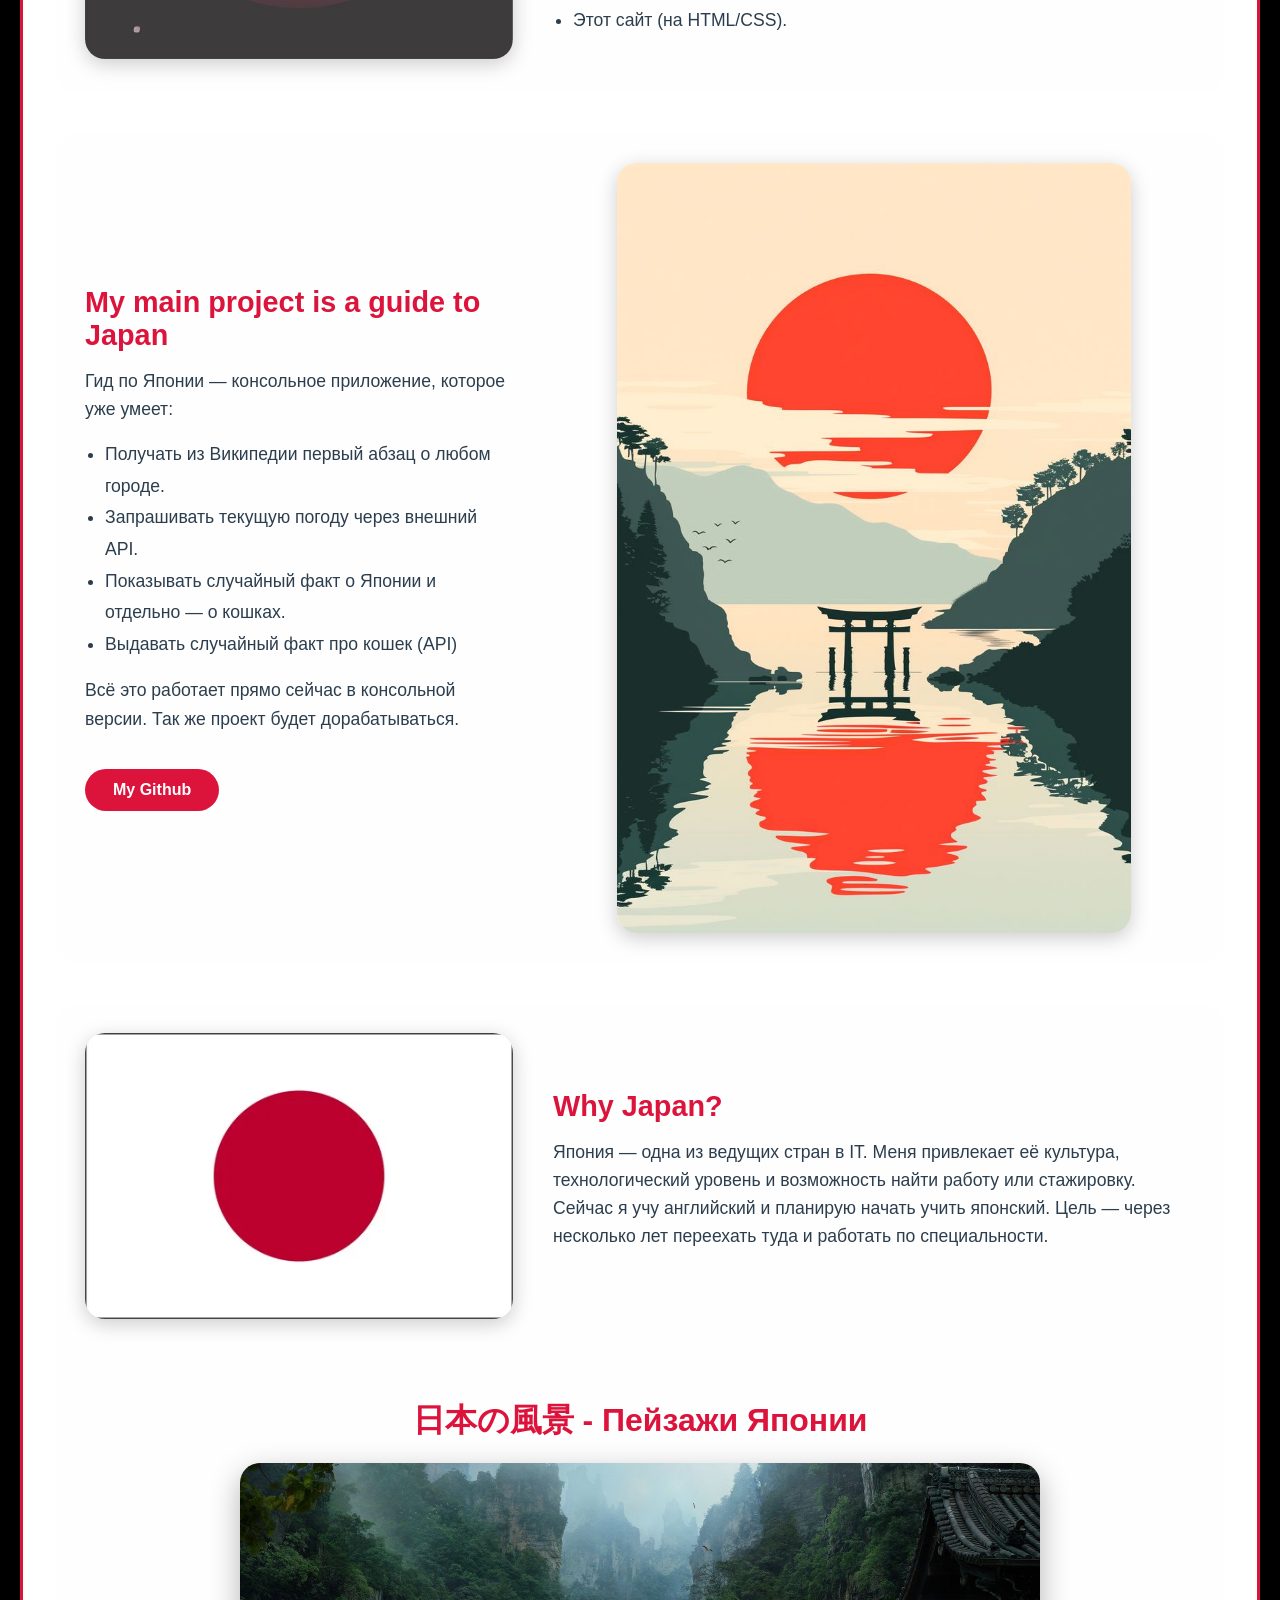
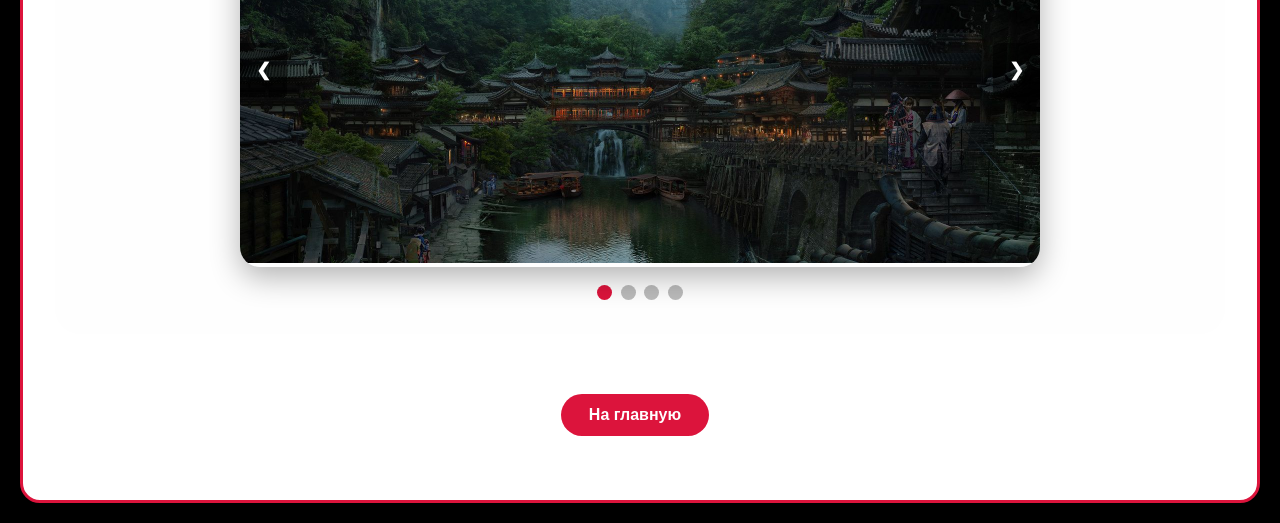
==== commit ae5f324a: "Update about.html Незначительные добавления текста" ====
--- a/about.html
+++ b/about.html
@@ -16,6 +16,7 @@
 
     <section class="main-content">
         <div class="container">
+            <h3 class="hero-title fade-up">Main info</h3>
             <br><br><br>
             <div class="about-block fade-up">
                 <div class="about-block-grid">
@@ -24,13 +25,13 @@
                     </div>
                     <div class="about-block-text">
                         <h2 class="fade-up delay-1">Who am I</h2>
-                        <p class="fade-up delay-2">Привет! Я начинающий разработчик из России. Программированием интересуюсь очень давно, а писать реальный код начал год-два назад. Сейчас уверенно чувствую себя в Python, а HTML/CSS пока-что только в процессе изучения.</p>
-                        <h2 class="fade-up delay-3">What I did</h2>
-                        <p class="fade-up delay-4">Из готового и работающего:</p>
+                        <p class="fade-up delay-3">Привет! Я начинающий разработчик из России. Программированием интересуюсь очень давно, а писать реальный код начал год-два назад. Сейчас уверенно чувствую себя в Python, а HTML/CSS пока-что только в процессе изучения.</p>
+                        <h2 class="fade-up delay-1">What I did</h2>
+                        <p class="fade-up delay-3">Из готового и работающего:</p>
                         <ul>
-                            <li class="fade-up delay-5">Гид по Японии: показывает погоду, парсит Википедию, выдаёт случайные факты.</li>
-                            <li class="fade-up delay-6">Словарь-викторина для изучения английских слов.</li>
-                            <li class="fade-up delay-7">Этот сайт (на HTML/CSS).</li>
+                            <li class="fade-up delay-2">Гид по Японии: показывает погоду, парсит Википедию, выдаёт случайные факты.</li>
+                            <li class="fade-up delay-2">Словарь-викторина для изучения английских слов.</li>
+                            <li class="fade-up delay-2">Этот сайт (на HTML/CSS).</li>
                         </ul>
                     </div>
                 </div>
@@ -43,14 +44,14 @@
                         <p class="fade-up delay-2">Гид по Японии — консольное приложение, которое уже умеет:</p>
                         <ul>
                             <li class="fade-up delay-3">Получать из Википедии первый абзац о любом городе.</li>
-                            <li class="fade-up delay-4">Запрашивать текущую погоду через внешний API.</li>
-                            <li class="fade-up delay-5">Показывать случайный факт о Японии и отдельно — о кошках.</li>
-                            <li class="fade-up delay-6">Выдавать случайный факт про кошек (API)</li>
+                            <li class="fade-up delay-3">Запрашивать текущую погоду через внешний API.</li>
+                            <li class="fade-up delay-3">Показывать случайный факт о Японии и отдельно — о кошках.</li>
+                            <li class="fade-up delay-3">Выдавать случайный факт про кошек (API)</li>
                         </ul>
-                        <p class="fade-up delay-7">Всё это работает прямо сейчас в консольной версии. Так же проект будет дорабатываться.</p>
-                        <a href="https://github.com/GDKopat" target="_blank" class="btn fade-up delay-8">My Github</a>
+                        <p class="fade-up delay-3">Всё это работает прямо сейчас в консольной версии. Так же проект будет дорабатываться.</p>
+                        <a href="https://github.com/GDKopat" target="_blank" class="btn fade-up delay-1">My Github</a>
                     </div>
-                    <div class="about-block-image fade-up delay-9">
+                    <div class="about-block-image fade-up delay-2">
                         <img src="Images/Japan_minimalism_for_mainproject_two.jpg" alt="Japan project" style="width: 80%; height: auto; display: block; margin: 0 auto;">
                     </div>
                 </div>
@@ -62,8 +63,8 @@
                         <img src="Images\Japan_flag_for_about_me_japan.webp" alt="Why Japan">
                     </div>
                     <div class="about-block-text">
-                        <h2 class="fade-up delay-2">Why Japan?</h2>
-                        <p class="fade-up delay-3">Япония — одна из ведущих стран в IT. Меня привлекает её культура, технологический уровень и возможность найти работу или стажировку. Сейчас я учу английский и планирую начать учить японский. Цель — через несколько лет переехать туда и работать по специальности.</p>
+                        <h2 class="fade-up delay-1">Why Japan?</h2>
+                        <p class="fade-up delay-2">Япония — одна из ведущих стран в IT. Меня привлекает её культура, технологический уровень и возможность найти работу или стажировку. Сейчас я учу английский и планирую начать учить японский. Цель — через несколько лет переехать туда и работать по специальности.</p>
                     </div><br><br>
                 </div>
                 <section class="slideshow-section fade-up">
--- a/CSS/styles.css
+++ b/CSS/styles.css
@@ -72,6 +72,7 @@
     color: crimson;
     user-select: none;
     -webkit-user-select: none;
+    text-align: center;
 }
 
 .hero-subtitle {
@@ -87,12 +88,13 @@
     border-radius: 20px;
     margin-left: 20px;
     margin-right: 20px;
+    margin-bottom: 20px;
     position: relative;
     background-color: #ffffff;
-    min-height: 95vh;
+    min-height: 30vh;
     padding: 4rem 2rem;
     z-index: 10;
-    margin-top: 20vh;
+    margin-top: 10vh;
     box-shadow: 0 -5px 30px rgba(0,0,0,0.15);
     user-select: none;
     -webkit-user-select: none;
@@ -155,15 +157,10 @@
     align-items: center;
 }
 
-.page-index .info-image {
-    grid-column: 2 / 3;
-}
-
-.page-index .info-text {
-    grid-column: 1 / 2;
-}
+
 
 .page-index .info-image img {
+    display: block;
     width: 100%;
     height: auto;
     border-radius: 20px;
@@ -232,6 +229,13 @@
 
 }
 
+.about-block:nth-child(2) .about-block-image img {
+    width: 350px;
+    height: auto;
+    display: block;
+    margin: 0 auto;
+}
+
 
 
 .about-block-text h2 {
@@ -259,7 +263,7 @@
 
 .fade-up {
     opacity: 0;
-    transform: translateY(50px);
+    transform: translateY(100px);
     transition: opacity 0.8s ease, transform 0.8s ease;
 }
 
@@ -271,6 +275,7 @@
 .delay-1 { transition-delay: 0.1s; }
 .delay-2 { transition-delay: 0.3s; }
 .delay-3 { transition-delay: 0.5s; }
+
 
 
 footer {
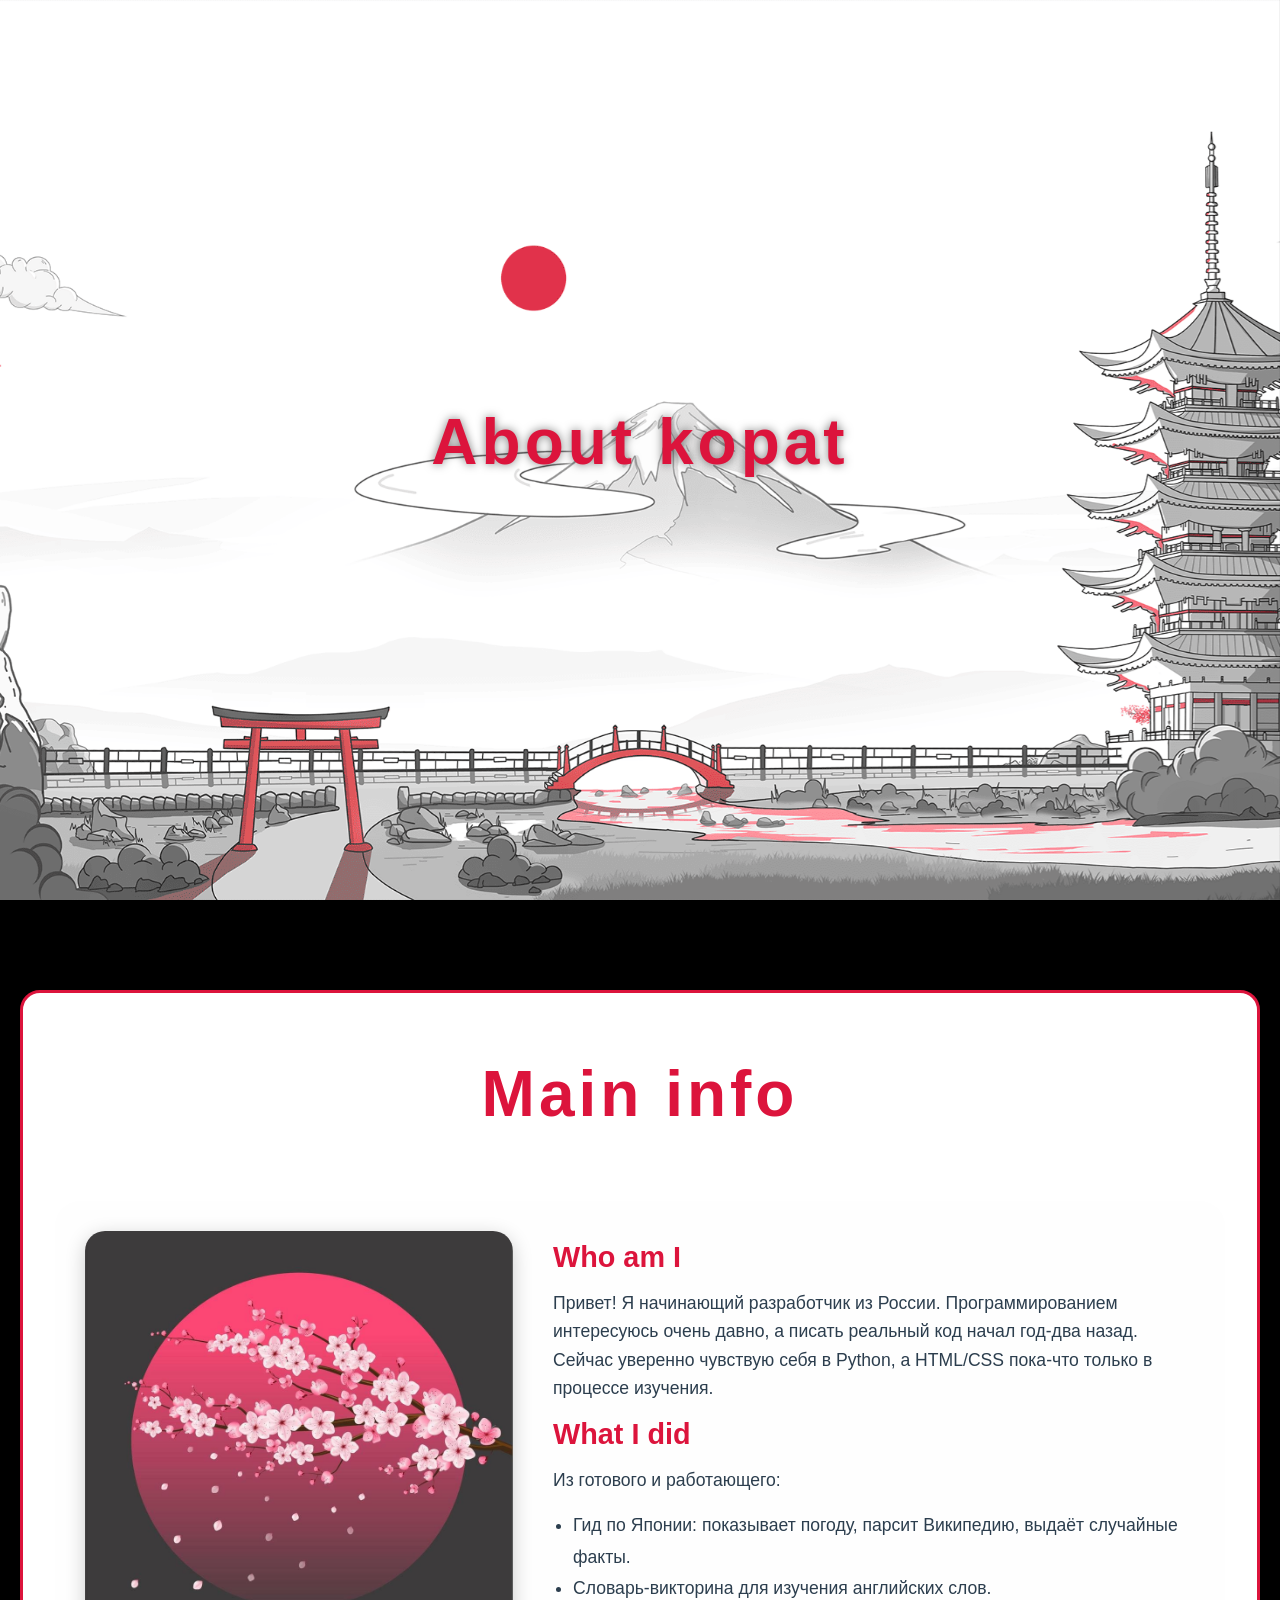
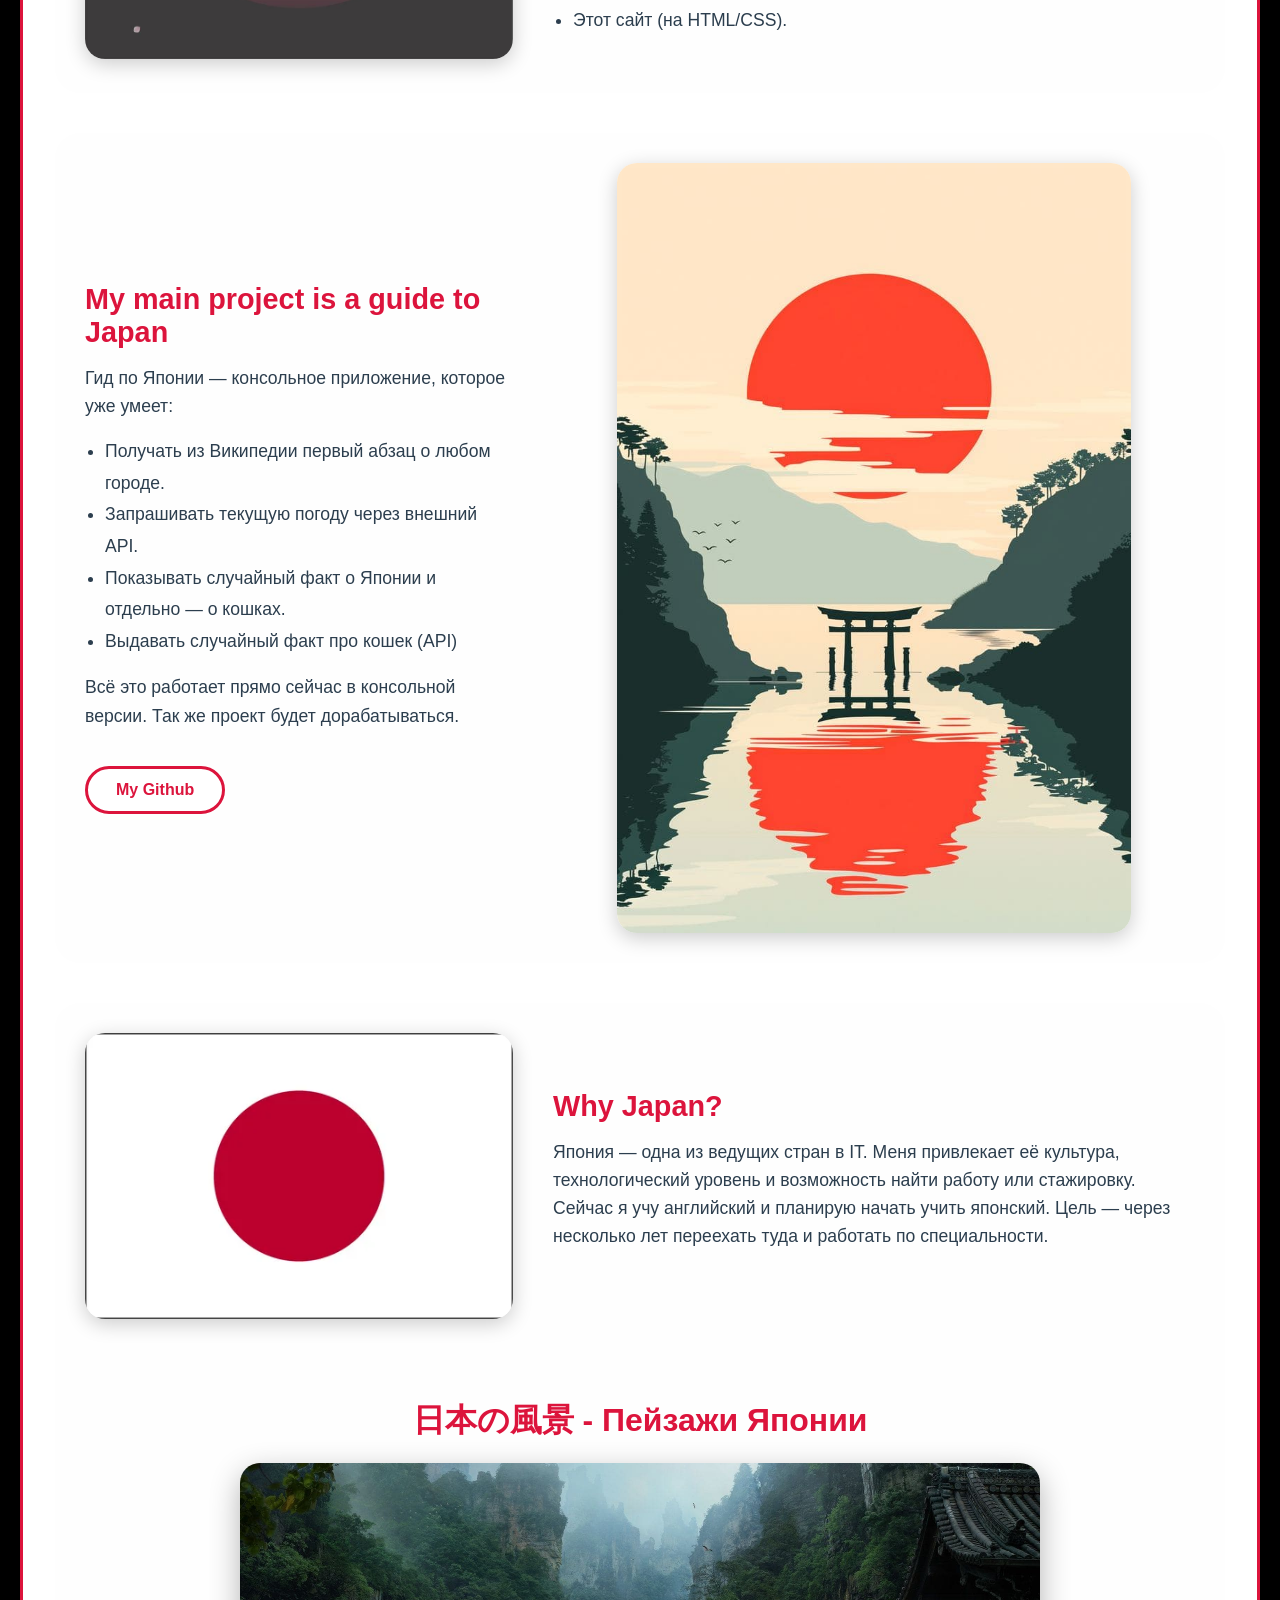
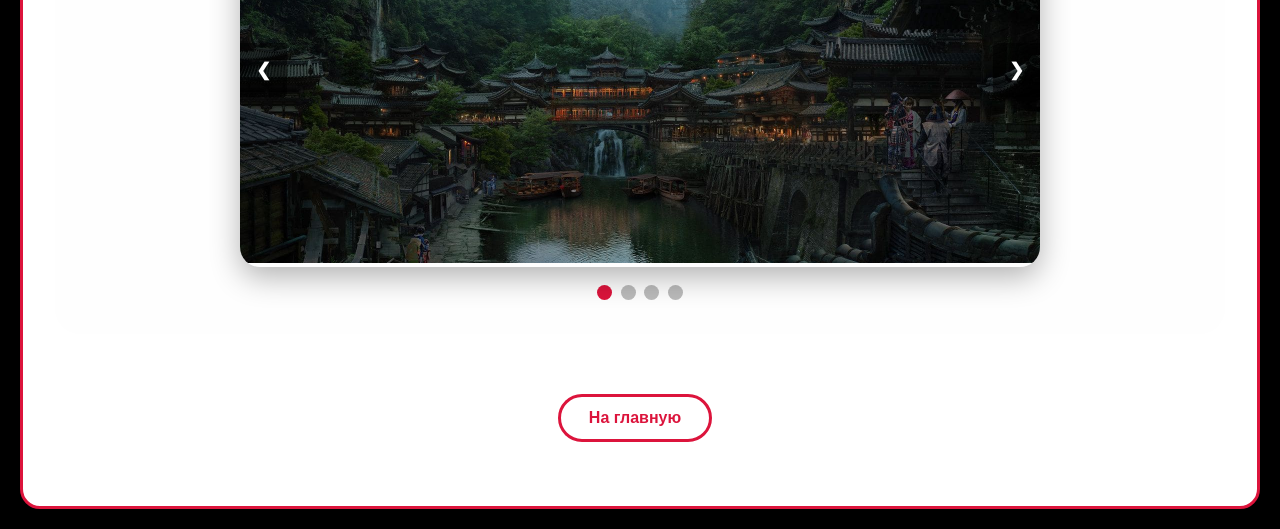
==== commit a6636206: "Update about.html Добавление блока для кнопки" ====
--- a/about.html
+++ b/about.html
@@ -49,7 +49,7 @@
                             <li class="fade-up delay-3">Выдавать случайный факт про кошек (API)</li>
                         </ul>
                         <p class="fade-up delay-3">Всё это работает прямо сейчас в консольной версии. Так же проект будет дорабатываться.</p>
-                        <a href="https://github.com/GDKopat" target="_blank" class="btn fade-up delay-1">My Github</a>
+                        <div class="fade-up delay-1"><a href="https://github.com/GDKopat" target="_blank" class="btn">My Github</a></div>
                     </div>
                     <div class="about-block-image fade-up delay-2">
                         <img src="Images/Japan_minimalism_for_mainproject_two.jpg" alt="Japan project" style="width: 80%; height: auto; display: block; margin: 0 auto;">
@@ -96,7 +96,7 @@
             </div>
 
             <div style="text-align: center; margin-top: 40px;">
-                <a href="index.html" class="btn fade-up">На главную</a>
+                <div class="fade-up delay-1"><a href="index.html" class="btn">На главную</a></div>
             </div>
         </div>
     </section>
--- a/CSS/styles.css
+++ b/CSS/styles.css
@@ -130,23 +130,24 @@
 }
 
 .btn {
+    will-change: background-color, color;
     display: inline-block;
-    background-color: rgb(220, 20, 60);
-    color: white;
+    background-color: white;
+    color: crimson;
     padding: 12px 28px;
     text-decoration: none;
     border-radius: 40px;
     font-weight: bold;
-    transition: background-color 0.3s;
-    transition: transform 0.5s ease;
-    border: crimson;
+    border: 3px solid crimson;
     margin-right: 10px;
     margin-top: 20px;
+    transition: all 0.4s ease;
 }
 
 .btn:hover {
-    background-color: rgb(192, 20, 55);
-    transform: scale(1.05);
+    background-color: crimson;
+    color: white;
+    transition: all 0.4s ease;
 }
 
 .page-index .info-wrapper {
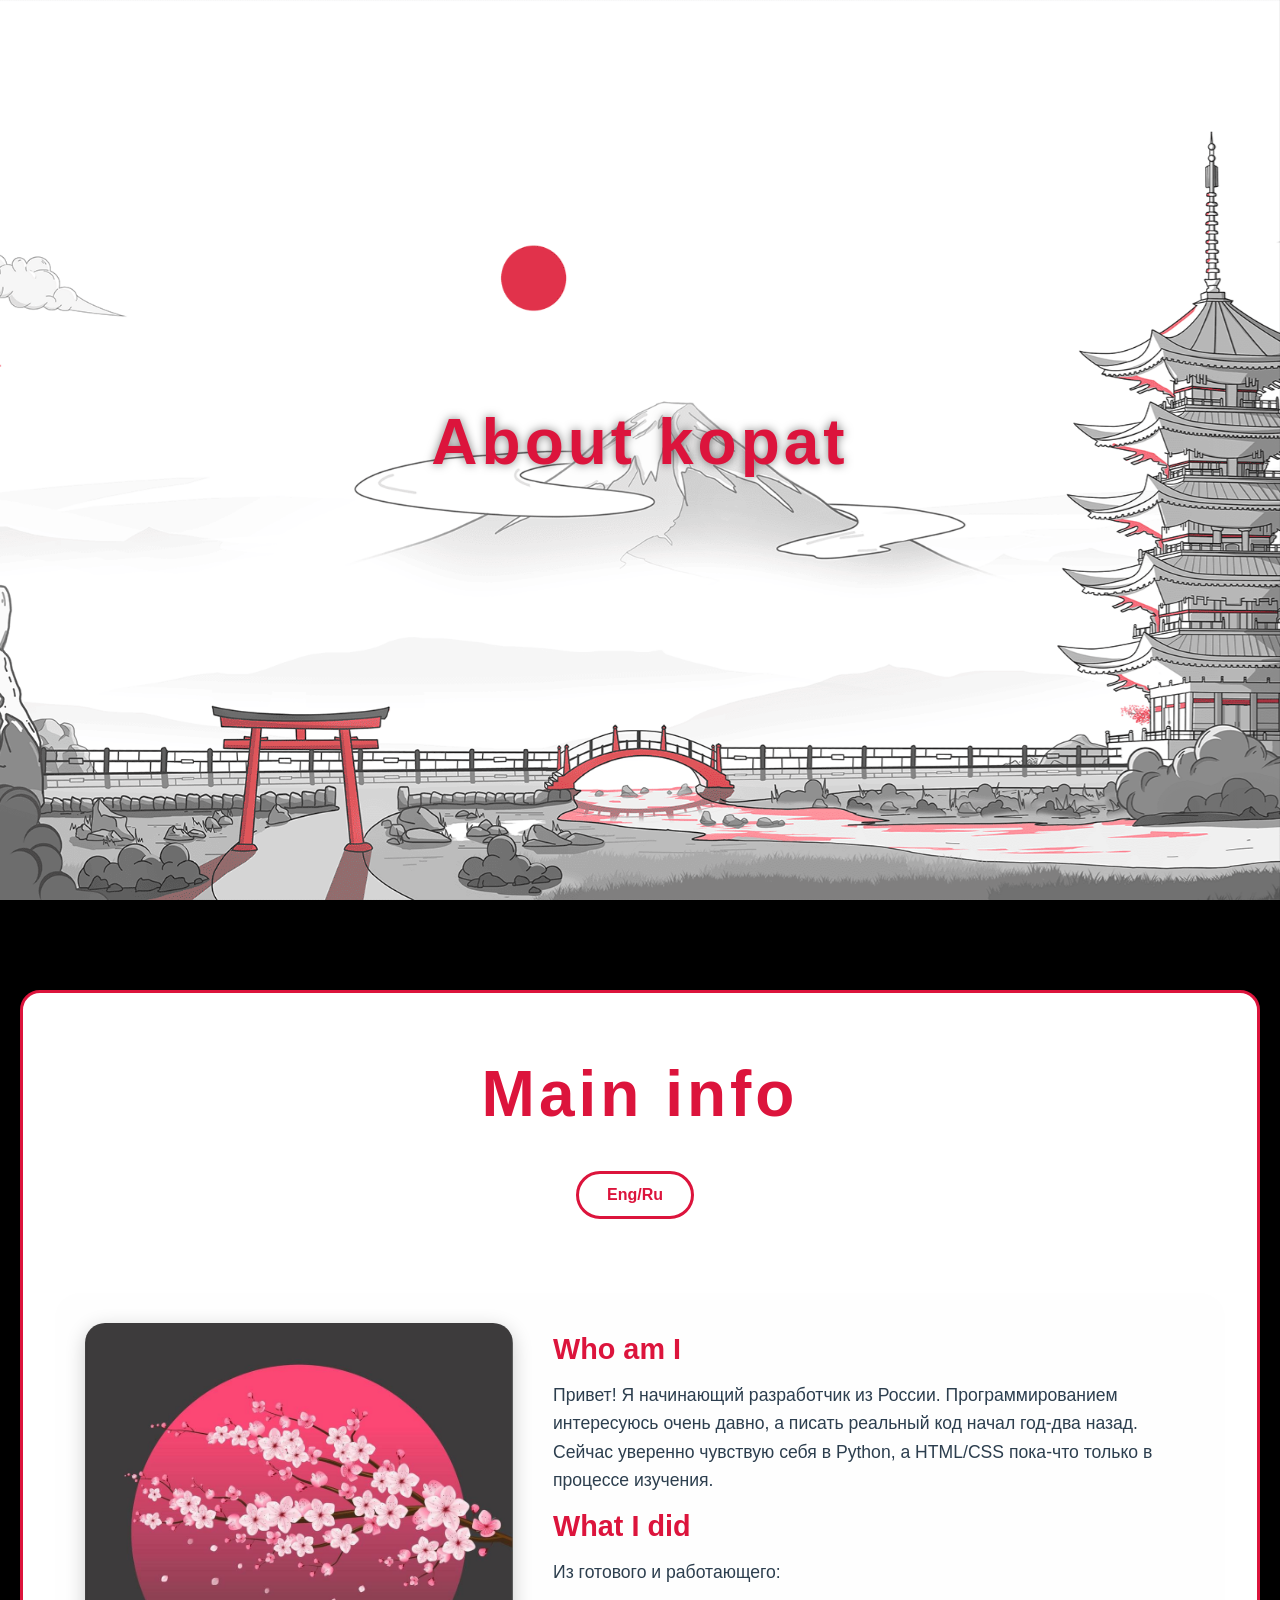
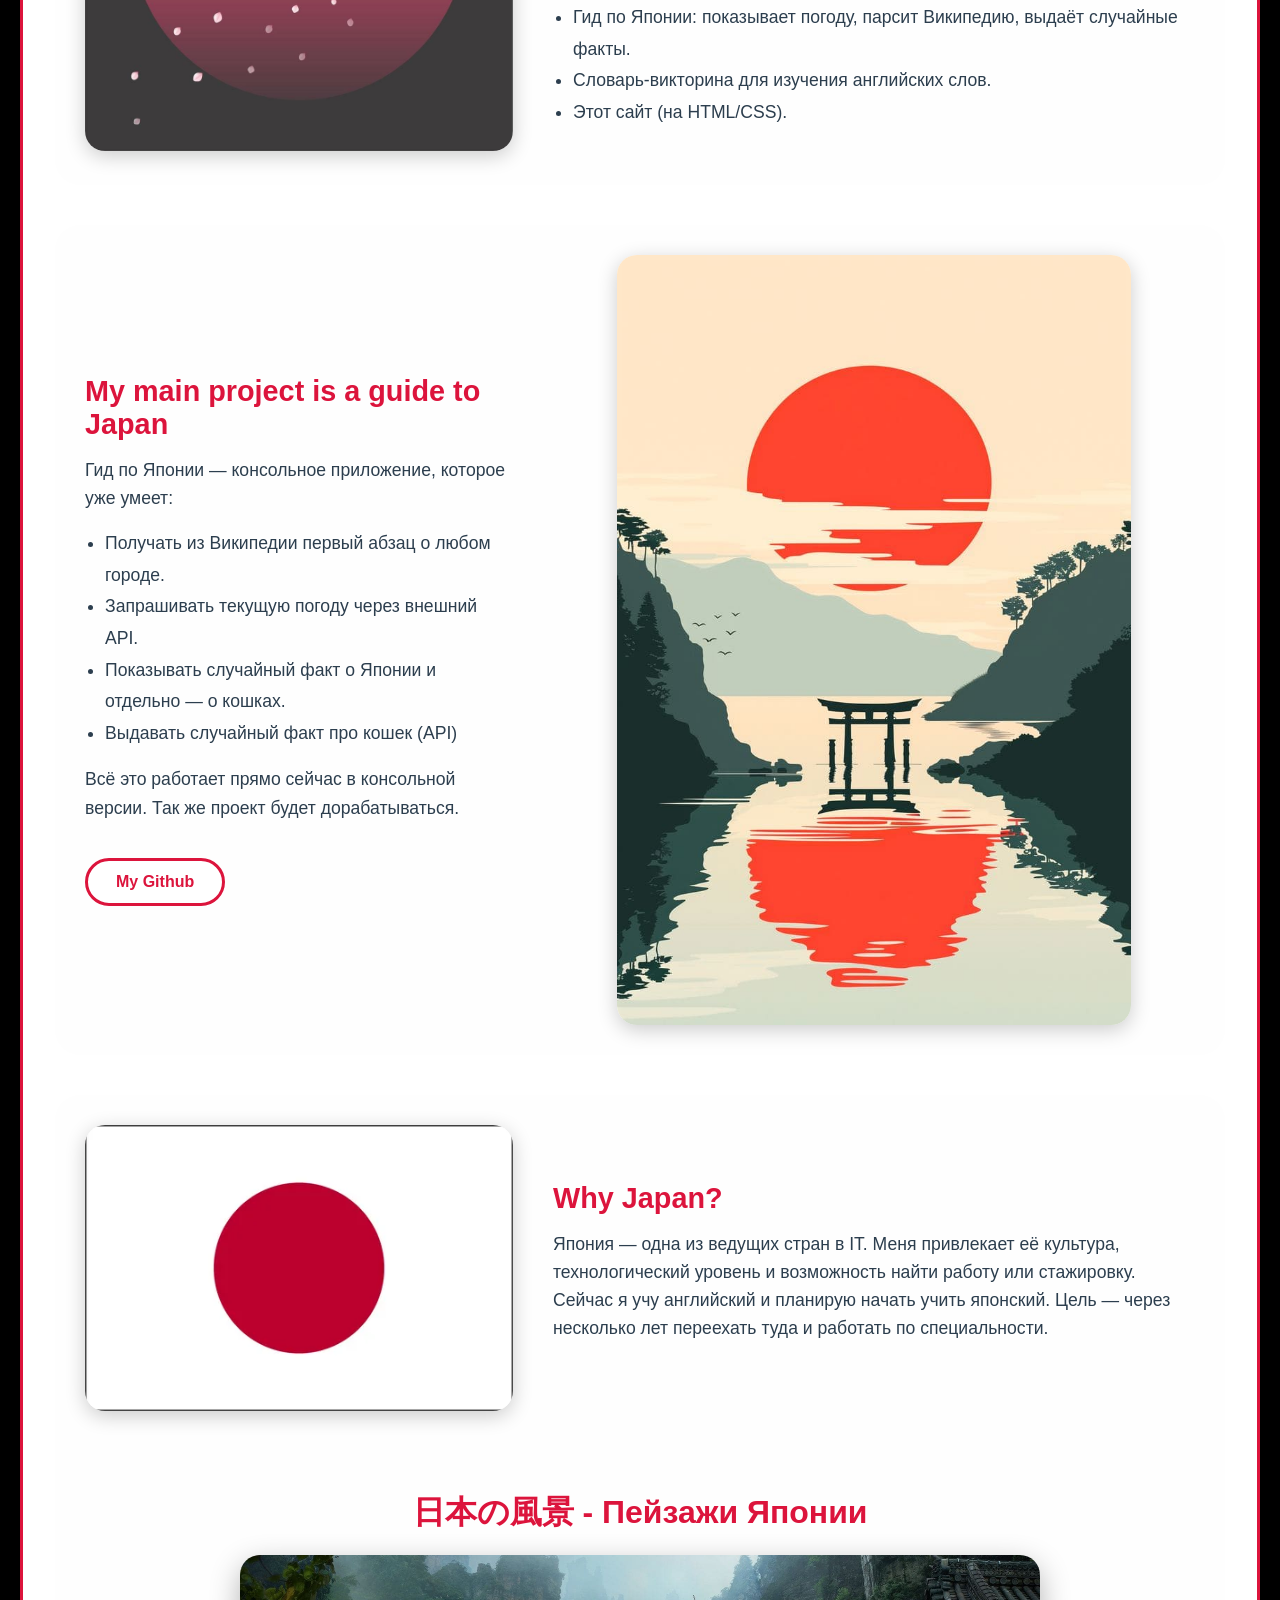
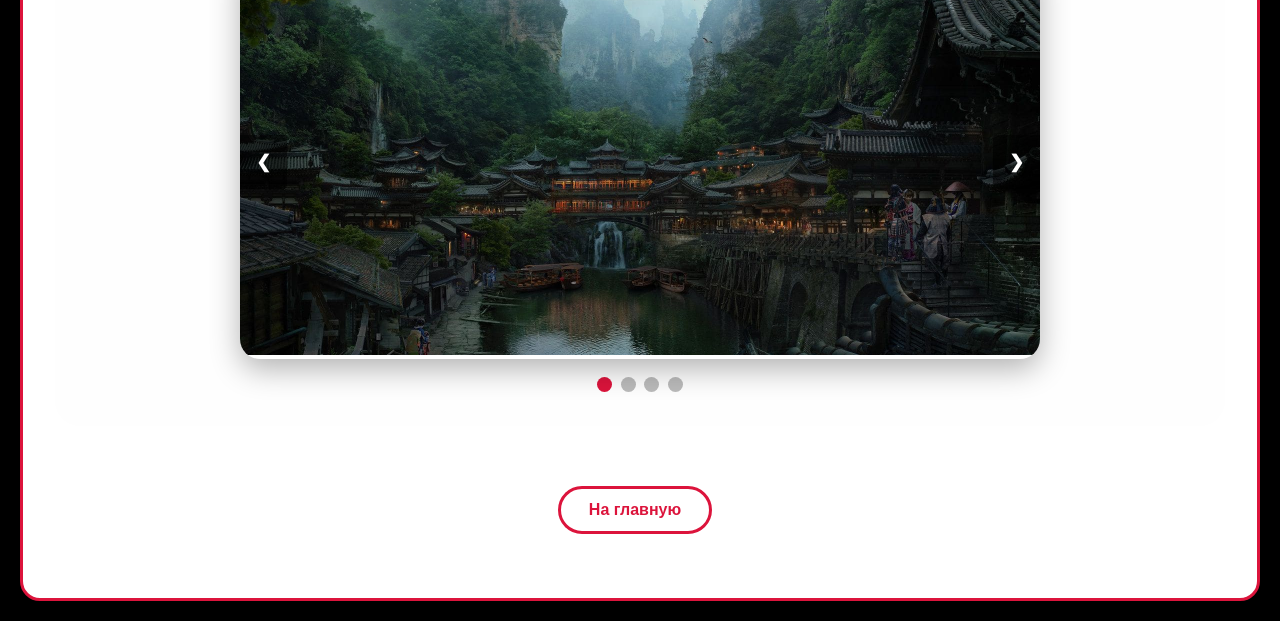
==== commit 74bba2a0: "Update about.html Добавлена кнопка перевода страницы" ====
--- a/about.html
+++ b/about.html
@@ -17,6 +17,7 @@
     <section class="main-content">
         <div class="container">
             <h3 class="hero-title fade-up">Main info</h3>
+            <div class="fade-up btn-center"><a class="btn" onclick="switchLanguage()">Eng/Ru</a></div>
             <br><br><br>
             <div class="about-block fade-up">
                 <div class="about-block-grid">
--- a/CSS/styles.css
+++ b/CSS/styles.css
@@ -150,6 +150,14 @@
     transition: all 0.4s ease;
 }
 
+.btn-center {
+    display: flex;
+    justify-content: center;
+    align-items: center;
+    margin: 20px 0;
+    z-index: 10;
+}
+
 .page-index .info-wrapper {
     display: grid;
     grid-template-columns: 1.5fr 1fr;
